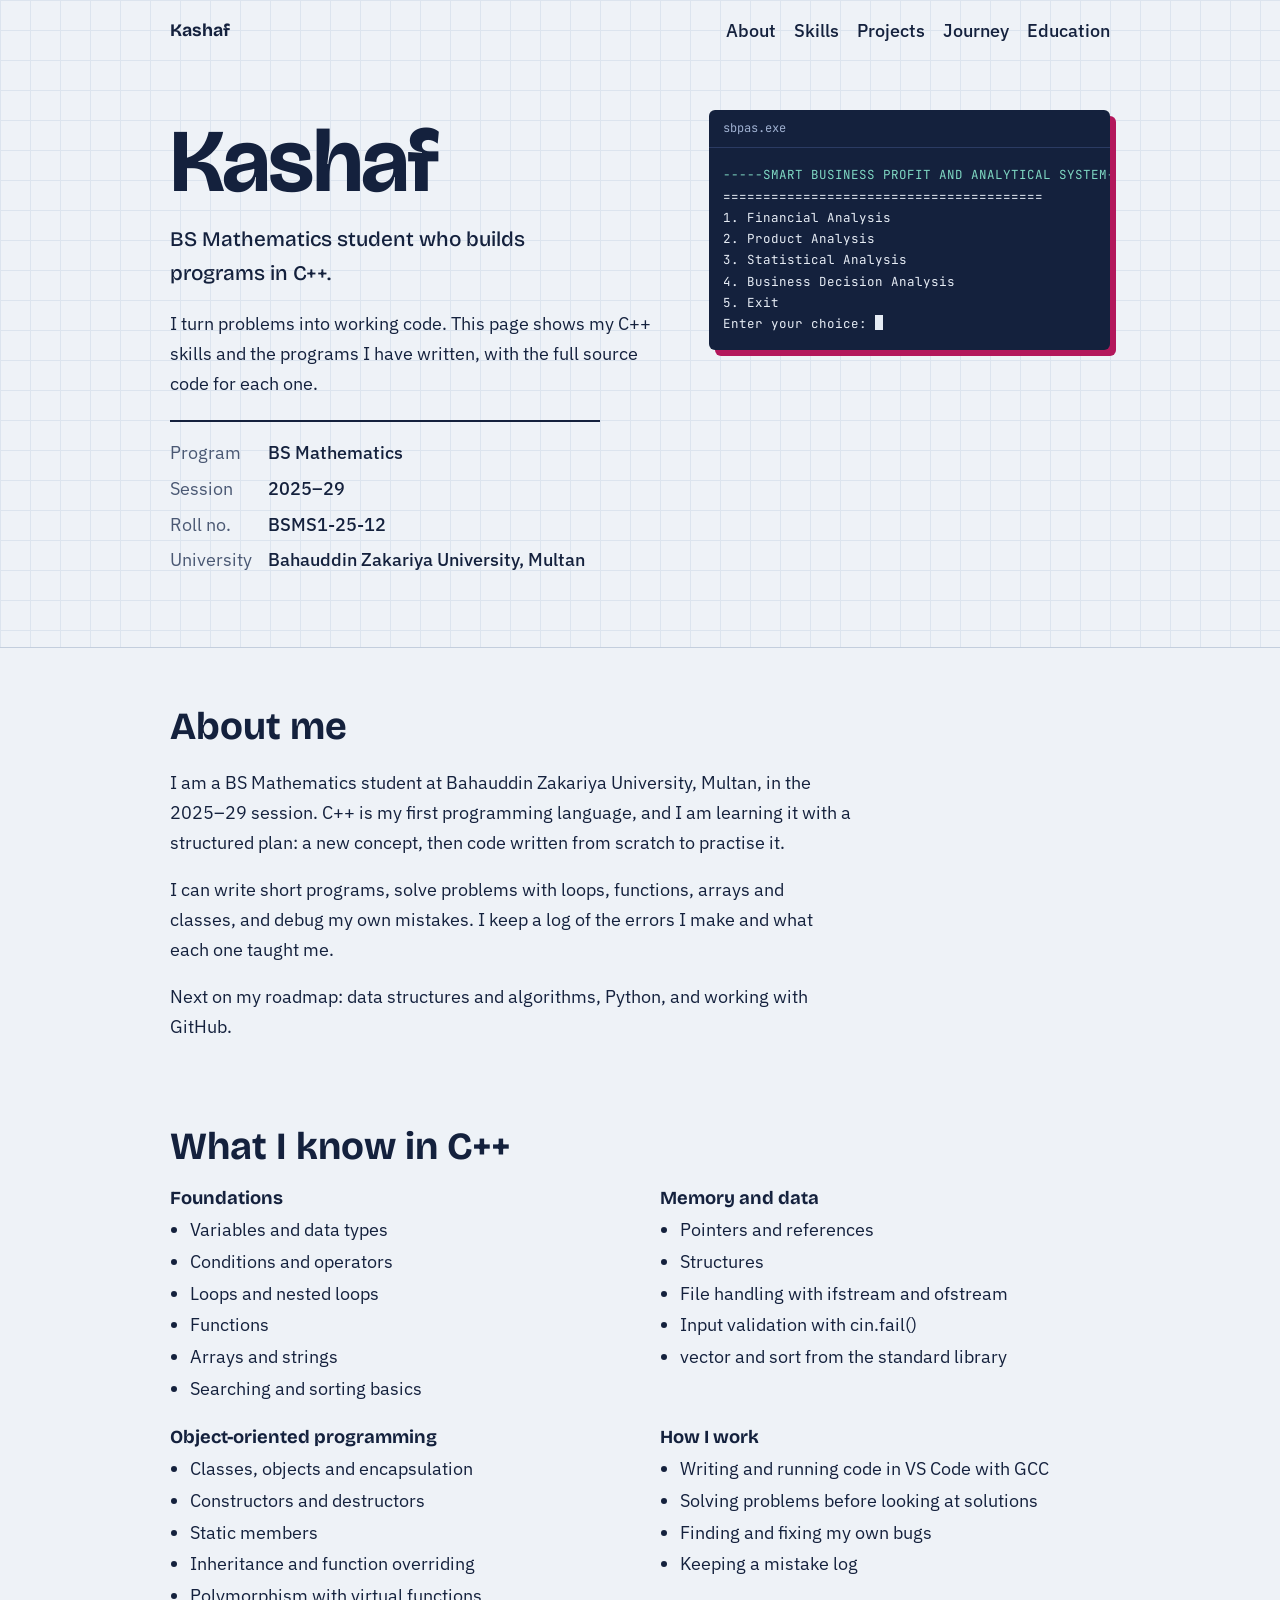
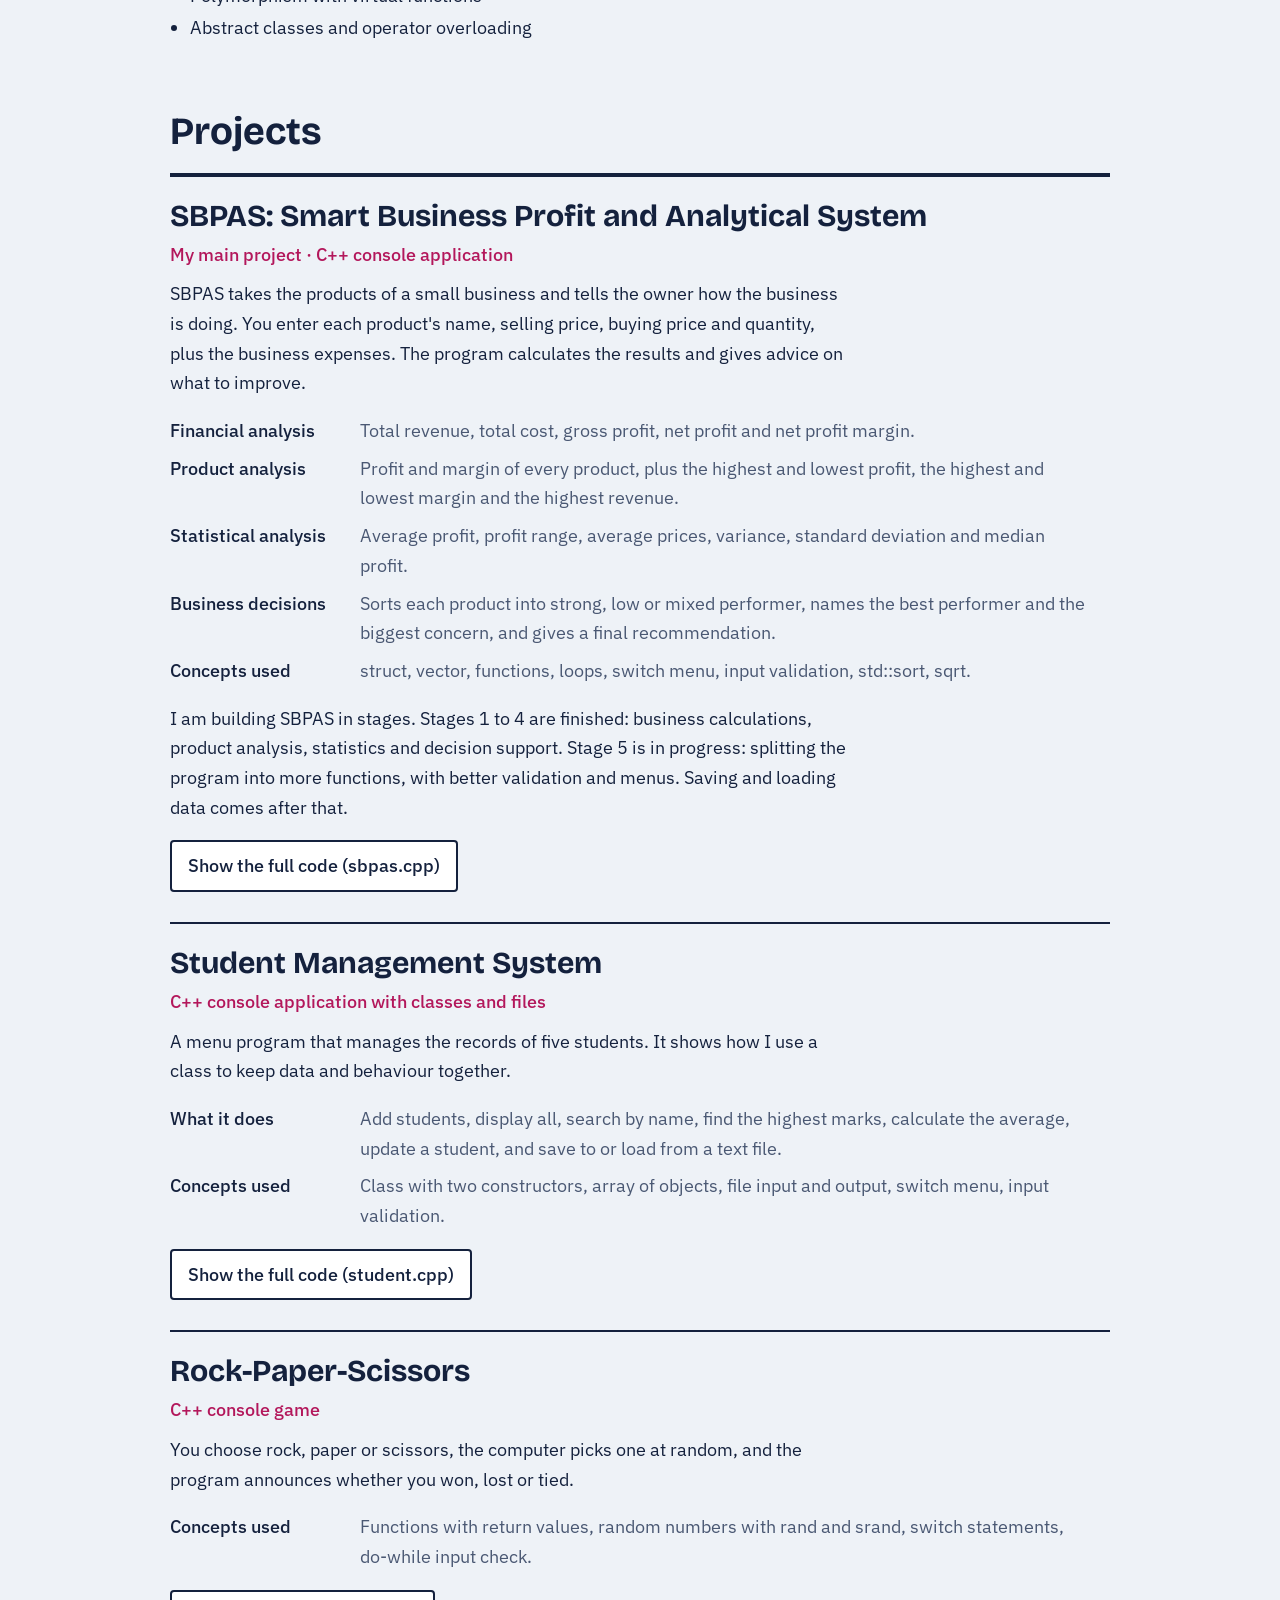
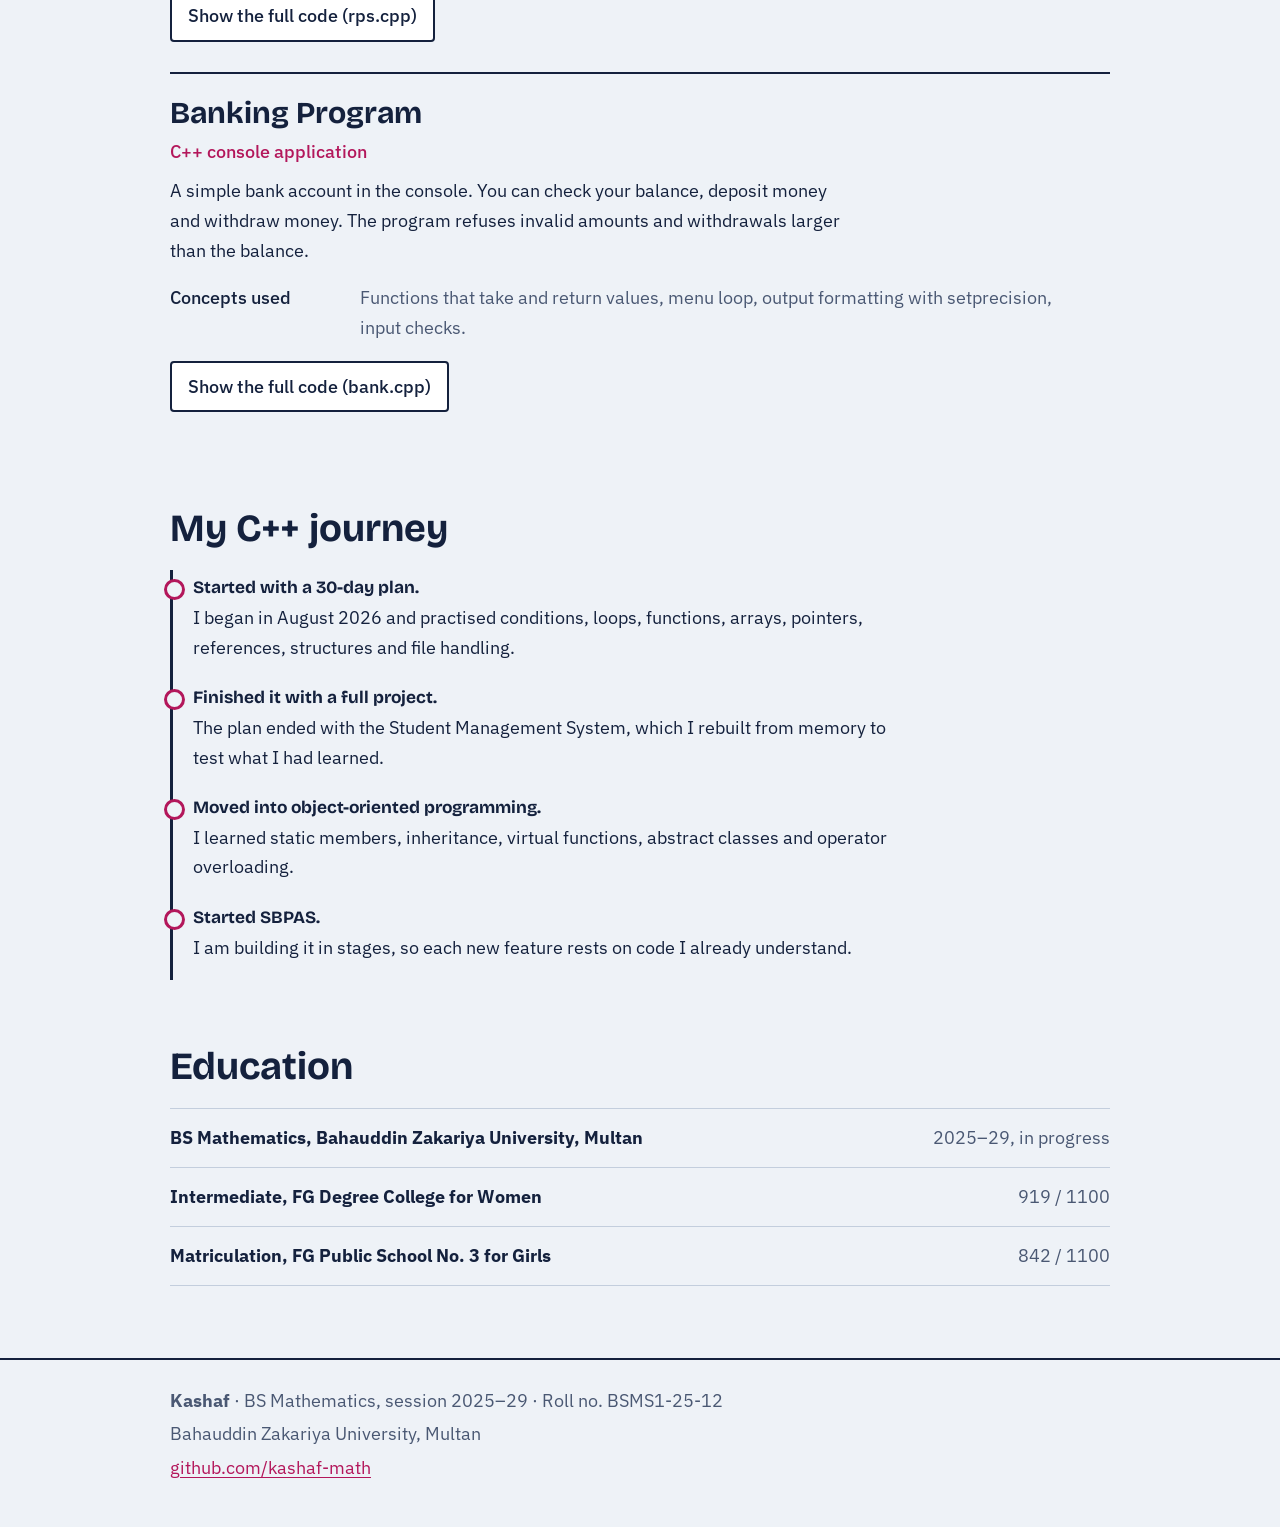
==== index.html @ 3b034897 "Add files via upload" ====
<!DOCTYPE html>
<html lang="en">
<head>
<meta charset="utf-8">
<meta name="viewport" content="width=device-width, initial-scale=1">
<title>Kashaf | C++ Portfolio</title>
<meta name="description" content="Portfolio of Kashaf, BS Mathematics student at Bahauddin Zakariya University, Multan. C++ projects: SBPAS, Student Management System, Rock-Paper-Scissors and a banking program.">
<link rel="preconnect" href="https://fonts.googleapis.com">
<link rel="preconnect" href="https://fonts.gstatic.com" crossorigin>
<link href="https://fonts.googleapis.com/css2?family=Bricolage+Grotesque:opsz,wght@12..96,500;12..96,700&family=IBM+Plex+Sans:wght@400;500&family=JetBrains+Mono:wght@400&display=swap" rel="stylesheet">
<style>
:root{
  --paper:#EEF2F7;
  --ink:#14213D;
  --muted:#4A5873;
  --grid:#DCE4EE;
  --line:#C3CEDD;
  --accent:#B3175B;
  --term:#14213D;
  --termtext:#E6ECF5;
  --mint:#7FD8C3;
  --head:"Bricolage Grotesque","Trebuchet MS",Arial,sans-serif;
  --body:"IBM Plex Sans","Segoe UI",Arial,sans-serif;
  --mono:"JetBrains Mono",Consolas,"Courier New",monospace;
}
*{box-sizing:border-box}
html{scroll-behavior:smooth}
body{margin:0;background:var(--paper);color:var(--ink);font-family:var(--body);font-size:17px;line-height:1.65}
a{color:var(--accent);text-underline-offset:3px}
a:focus-visible,summary:focus-visible{outline:3px solid var(--accent);outline-offset:3px}
h1,h2,h3{font-family:var(--head);line-height:1.15;margin:0}
p{margin:0 0 1em;max-width:62ch}
.wrap{max-width:980px;margin:0 auto;padding:0 20px}

/* top bar */
.bar{display:flex;flex-wrap:wrap;gap:6px 22px;justify-content:space-between;align-items:center;padding:16px 0}
.bar strong{font-family:var(--head);font-size:1.1rem}
.bar nav{display:flex;flex-wrap:wrap;gap:4px 18px}
.bar nav a{color:var(--ink);text-decoration:none;font-weight:500}
.bar nav a:hover{color:var(--accent);text-decoration:underline}

/* hero on graph paper */
.hero{background-image:linear-gradient(var(--grid) 1px,transparent 1px),linear-gradient(90deg,var(--grid) 1px,transparent 1px);background-size:30px 30px;border-bottom:1px solid var(--line)}
.hero-grid{display:grid;grid-template-columns:1fr;gap:32px;padding:28px 0 52px}
.hero h1{font-size:clamp(3rem,13vw,5.6rem);font-weight:700;letter-spacing:-0.02em}
.hero .role{font-family:var(--head);font-size:1.3rem;font-weight:500;margin:10px 0 18px;max-width:30ch}
.facts{display:grid;grid-template-columns:auto 1fr;gap:6px 16px;margin:22px 0 0;padding:16px 0 0;border-top:2px solid var(--ink);max-width:430px}
.facts dt{color:var(--muted)}
.facts dd{margin:0;font-weight:500}
.term{background:var(--term);color:var(--termtext);border-radius:6px;box-shadow:6px 6px 0 var(--accent);overflow:hidden;align-self:start}
.term-top{padding:9px 14px;border-bottom:1px solid #2B3B63;font-family:var(--mono);font-size:12px;color:#9FB0D0}
.term pre{margin:0;padding:16px 14px;font-family:var(--mono);font-size:12.5px;line-height:1.7;overflow-x:auto;white-space:pre}
.term .p{color:var(--mint)}
.cursor{display:inline-block;width:8px;height:15px;background:var(--termtext);vertical-align:-2px;animation:blink 1.1s steps(1) infinite}
@keyframes blink{50%{opacity:0}}
@media (prefers-reduced-motion:reduce){.cursor{animation:none}html{scroll-behavior:auto}}

/* sections */
section{padding:56px 0 8px}
section h2{font-size:clamp(1.8rem,5vw,2.4rem);margin-bottom:20px}
.skills{display:grid;grid-template-columns:1fr;gap:22px 40px}
.skills h3{font-size:1.15rem;margin-bottom:6px}
.skills ul{margin:0;padding-left:1.1em}
.skills li{margin:2px 0}

/* projects */
.project{border-top:2px solid var(--ink);padding:22px 0 30px}
.project.main{border-top-width:4px}
.project h3{font-size:clamp(1.4rem,4vw,1.9rem);margin-bottom:6px}
.project .tag{color:var(--accent);font-weight:500;margin-bottom:10px}
.project dl{display:grid;grid-template-columns:1fr;gap:2px 0;margin:14px 0 18px}
.project dt{font-weight:500;margin-top:8px}
.project dd{margin:0;color:var(--muted);max-width:66ch}
.stages{margin:10px 0 18px;padding-left:1.2em;max-width:66ch}
details{margin-top:6px}
summary{cursor:pointer;display:inline-block;padding:9px 16px;border:2px solid var(--ink);border-radius:4px;font-weight:500;background:#fff}
summary:hover{background:var(--ink);color:#fff}
details[open] summary{margin-bottom:12px}
.code{margin:0;background:#0F1A33;color:#DCE6F5;font-family:var(--mono);font-size:13px;line-height:1.55;padding:16px;border-radius:6px;overflow:auto;max-height:520px;tab-size:4}

/* journey and education */
.steps{list-style:none;margin:0;padding:0;border-left:3px solid var(--ink)}
.steps li{padding:2px 0 18px 20px;max-width:66ch;position:relative}
.steps li::before{content:"";position:absolute;left:-9px;top:9px;width:15px;height:15px;background:var(--paper);border:3px solid var(--accent);border-radius:50%}
.steps b{font-family:var(--head);font-size:1.08rem}
.edu{display:grid;grid-template-columns:1fr;gap:0}
.edu div{display:flex;flex-wrap:wrap;justify-content:space-between;gap:2px 20px;padding:14px 0;border-top:1px solid var(--line)}
.edu div:last-child{border-bottom:1px solid var(--line)}
.edu span{color:var(--muted)}

footer{margin-top:64px;padding:26px 0 40px;border-top:2px solid var(--ink);color:var(--muted)}
footer p{margin:0 0 4px}

@media (min-width:760px){
  body{font-size:18px}
  .hero-grid{grid-template-columns:1.1fr 0.9fr;gap:48px;padding:48px 0 72px;align-items:center}
  .skills{grid-template-columns:1fr 1fr}
  .project dl{grid-template-columns:170px 1fr;gap:8px 20px}
  .project dt{margin-top:0}
}
</style>
</head>
<body>

<header class="hero">
  <div class="wrap">
    <div class="bar">
      <strong>Kashaf</strong>
      <nav aria-label="Main">
        <a href="#about">About</a>
        <a href="#skills">Skills</a>
        <a href="#projects">Projects</a>
        <a href="#journey">Journey</a>
        <a href="#education">Education</a>
      </nav>
    </div>
    <div class="hero-grid">
      <div>
        <h1>Kashaf</h1>
        <p class="role">BS Mathematics student who builds programs in C++.</p>
        <p>I turn problems into working code. This page shows my C++ skills and the programs I have written, with the full source code for each one.</p>
        <dl class="facts">
          <dt>Program</dt><dd>BS Mathematics</dd>
          <dt>Session</dt><dd>2025&ndash;29</dd>
          <dt>Roll no.</dt><dd>BSMS1-25-12</dd>
          <dt>University</dt><dd>Bahauddin Zakariya University, Multan</dd>
        </dl>
      </div>
      <div class="term" role="img" aria-label="Console window showing the menu of my SBPAS program">
        <div class="term-top">sbpas.exe</div>
<pre><span class="p">-----SMART BUSINESS PROFIT AND ANALYTICAL SYSTEM-----</span>
========================================
1. Financial Analysis
2. Product Analysis
3. Statistical Analysis
4. Business Decision Analysis
5. Exit
Enter your choice: <span class="cursor"></span></pre>
      </div>
    </div>
  </div>
</header>

<main class="wrap">

<section id="about">
  <h2>About me</h2>
  <p>I am a BS Mathematics student at Bahauddin Zakariya University, Multan, in the 2025&ndash;29 session. C++ is my first programming language, and I am learning it with a structured plan: a new concept, then code written from scratch to practise it.</p>
  <p>I can write short programs, solve problems with loops, functions, arrays and classes, and debug my own mistakes. I keep a log of the errors I make and what each one taught me.</p>
  <p>Next on my roadmap: data structures and algorithms, Python, and working with GitHub.</p>
</section>

<section id="skills">
  <h2>What I know in C++</h2>
  <div class="skills">
    <div>
      <h3>Foundations</h3>
      <ul>
        <li>Variables and data types</li>
        <li>Conditions and operators</li>
        <li>Loops and nested loops</li>
        <li>Functions</li>
        <li>Arrays and strings</li>
        <li>Searching and sorting basics</li>
      </ul>
    </div>
    <div>
      <h3>Memory and data</h3>
      <ul>
        <li>Pointers and references</li>
        <li>Structures</li>
        <li>File handling with ifstream and ofstream</li>
        <li>Input validation with cin.fail()</li>
        <li>vector and sort from the standard library</li>
      </ul>
    </div>
    <div>
      <h3>Object-oriented programming</h3>
      <ul>
        <li>Classes, objects and encapsulation</li>
        <li>Constructors and destructors</li>
        <li>Static members</li>
        <li>Inheritance and function overriding</li>
        <li>Polymorphism with virtual functions</li>
        <li>Abstract classes and operator overloading</li>
      </ul>
    </div>
    <div>
      <h3>How I work</h3>
      <ul>
        <li>Writing and running code in VS Code with GCC</li>
        <li>Solving problems before looking at solutions</li>
        <li>Finding and fixing my own bugs</li>
        <li>Keeping a mistake log</li>
      </ul>
    </div>
  </div>
</section>

<section id="projects">
  <h2>Projects</h2>

  <article class="project main">
    <h3>SBPAS: Smart Business Profit and Analytical System</h3>
    <p class="tag">My main project &middot; C++ console application</p>
    <p>SBPAS takes the products of a small business and tells the owner how the business is doing. You enter each product's name, selling price, buying price and quantity, plus the business expenses. The program calculates the results and gives advice on what to improve.</p>
    <dl>
      <dt>Financial analysis</dt><dd>Total revenue, total cost, gross profit, net profit and net profit margin.</dd>
      <dt>Product analysis</dt><dd>Profit and margin of every product, plus the highest and lowest profit, the highest and lowest margin and the highest revenue.</dd>
      <dt>Statistical analysis</dt><dd>Average profit, profit range, average prices, variance, standard deviation and median profit.</dd>
      <dt>Business decisions</dt><dd>Sorts each product into strong, low or mixed performer, names the best performer and the biggest concern, and gives a final recommendation.</dd>
      <dt>Concepts used</dt><dd>struct, vector, functions, loops, switch menu, input validation, std::sort, sqrt.</dd>
    </dl>
    <p>I am building SBPAS in stages. Stages 1 to 4 are finished: business calculations, product analysis, statistics and decision support. Stage 5 is in progress: splitting the program into more functions, with better validation and menus. Saving and loading data comes after that.</p>
    <details>
      <summary>Show the full code (sbpas.cpp)</summary>
      <pre class="code"><code>#include &lt;iostream&gt; 
#include &lt;vector&gt;
#include &lt;string&gt;
#include &lt;cmath&gt;
#include &lt;algorithm&gt;
#include &lt;limits&gt;

struct Product{
    std::string name;
    double sellingPrice;
    double buyingPrice;
    double quantity;
    double revenue;
    double profit;
    double profitMargin;
};

std::vector&lt;Product&gt; getProductData(int items){
     std::vector&lt;Product&gt; products(items);
    std::cout &lt;&lt; "Products Name: \n";

    
    std::cin.ignore(std::numeric_limits&lt;std::streamsize&gt;::max(), '\n'); // clear leftover newline from "items" input
    for(int i = 0; i &lt; items; i++){
        std::cout &lt;&lt; "Product " &lt;&lt; i + 1 &lt;&lt; " name: ";
        std::getline(std::cin, products[i].name);
    }

    
    for(int i = 0; i &lt; items; i++){

        
        do {
            std::cout &lt;&lt; "Selling price of " &lt;&lt; products[i].name &lt;&lt; ": ";
            std::cin &gt;&gt; products[i].sellingPrice;

            if(std::cin.fail()){
                std::cin.clear();
                std::cin.ignore(std::numeric_limits&lt;std::streamsize&gt;::max(), '\n');
                std::cout &lt;&lt; "Invalid input. Please enter a number.\n";
                products[i].sellingPrice = -1;
            }
            else if(products[i].sellingPrice &lt;= 0){
                std::cout &lt;&lt; "Please enter a price greater than 0.\n";
            }

        } while(products[i].sellingPrice &lt;= 0);
    }

    
    for(int i = 0; i &lt; items; i++){

        do {
            std::cout &lt;&lt; "Buying price of " &lt;&lt; products[i].name &lt;&lt; ": ";
            std::cin &gt;&gt; products[i].buyingPrice;

            if(std::cin.fail()){
                std::cin.clear();
                std::cin.ignore(std::numeric_limits&lt;std::streamsize&gt;::max(), '\n');
                std::cout &lt;&lt; "Invalid input. Please enter a number.\n";
                products[i].buyingPrice = -1;
            }
            else if(products[i].buyingPrice &lt;= 0){
                std::cout &lt;&lt; "Please enter a price greater than 0.\n";
            }

        } while(products[i].buyingPrice &lt;= 0);
    }

    
    for(int i = 0; i &lt; items; i++){

        do {
            std::cout &lt;&lt; "Quantity of " &lt;&lt; products[i].name &lt;&lt; ": ";
            std::cin &gt;&gt; products[i].quantity;

            if(std::cin.fail()){
                std::cin.clear();
                std::cin.ignore(std::numeric_limits&lt;std::streamsize&gt;::max(), '\n');
                std::cout &lt;&lt; "Invalid input. Please enter a number.\n";
                products[i].quantity = -1;
            }
            else if(products[i].quantity &lt;= 0){
                std::cout &lt;&lt; "Please enter a quantity greater than 0.\n";
            }

        } while(products[i].quantity &lt;= 0);
    }
    return products;

}

int main(){
    std::cout &lt;&lt; "-----SMART BUSINESS PROFIT AND ANALYTICAL SYSTEM-----\n";
    std::cout &lt;&lt; "=====================================================\n";
    int items;

    
    do {
        std::cout &lt;&lt; "How many items do you want to enter? ";
        std::cin &gt;&gt; items;

        if(std::cin.fail()){
            std::cin.clear();                                   
            std::cin.ignore(std::numeric_limits&lt;std::streamsize&gt;::max(), '\n'); 
            std::cout &lt;&lt; "Invalid input. Please enter a whole number.\n";
            items = -1; 
        }
        else if(items &lt;= 0){
            std::cout &lt;&lt; "Please enter a number greater than 0.\n";
        }

    } while(items &lt;= 0);
    std::vector&lt;Product&gt; products = getProductData(items);


    double totalRevenue = 0;
    for(int i = 0; i &lt; items; i++){
        totalRevenue = totalRevenue + (products[i].sellingPrice * products[i].quantity);
    }

    double totalCost = 0;
    for(int i = 0; i &lt; items; i++){
        totalCost = totalCost + (products[i].buyingPrice * products[i].quantity);
    }

    
    for(int i = 0; i &lt; items; i++){
        products[i].profit = (products[i].sellingPrice - products[i].buyingPrice) * products[i].quantity;
    }

    double maxProfit = products[0].profit;
    int maxProfitIndex = 0;
    for(int i = 1; i &lt; items; i++){
        if(products[i].profit &gt; maxProfit){
            maxProfit = products[i].profit;
            maxProfitIndex = i;
        }
    }

    double minProfit = products[0].profit;
    int minProfitIndex = 0;
    for(int i = 1; i &lt; items; i++){
        if(products[i].profit &lt; minProfit){
            minProfit = products[i].profit;
            minProfitIndex = i;
        }
    }

    double profitRange = maxProfit - minProfit;

    double totalProfit = 0;
    for(int i = 0; i &lt; items; i++){
        totalProfit = totalProfit + products[i].profit;
    }
    double averageProfit = totalProfit / items;

    double expenses;
    
    do {
        std::cout &lt;&lt; "Expenses: \n";
        std::cin &gt;&gt; expenses;

        if(std::cin.fail()){
            std::cin.clear();
            std::cin.ignore(std::numeric_limits&lt;std::streamsize&gt;::max(), '\n');
            std::cout &lt;&lt; "Invalid input. Please enter a number.\n";
            expenses = -1;
        }
        else if(expenses &lt; 0){
            std::cout &lt;&lt; "Expenses cannot be negative.\n";
        }

    } while(expenses &lt; 0);

    double grossProfit = totalRevenue - totalCost;
    double netProfit = grossProfit - expenses;
    double netProfitMargin = (netProfit / totalRevenue) * 100;

    double totalSellingPrice = 0;
    for(int i = 0; i &lt; items; i++){
        totalSellingPrice = totalSellingPrice + products[i].sellingPrice;
    }
    double averageSellingPrice = totalSellingPrice / items;

    double totalBuyingPrice = 0;
    for(int i = 0; i &lt; items; i++){
        totalBuyingPrice = totalBuyingPrice + products[i].buyingPrice;
    }
    double averageBuyingPrice = totalBuyingPrice / items;

    double totalQuantity = 0;
    for(int i = 0; i &lt; items; i++){
        totalQuantity = totalQuantity + products[i].quantity;
    }

    
    for(int i = 0; i &lt; items; i++){
        double productRevenue = products[i].sellingPrice * products[i].quantity;
        products[i].profitMargin = (products[i].profit / productRevenue) * 100;
    }

    double maxProfitMargin = products[0].profitMargin;
    int maxProfitMarginIndex = 0;
    for(int i = 0; i &lt; items; i++){
        if(products[i].profitMargin &gt; maxProfitMargin){
            maxProfitMargin = products[i].profitMargin;
            maxProfitMarginIndex = i;
        }
    }

    double minProfitMargin = products[0].profitMargin;
    int minProfitMarginIndex = 0;
    for(int i = 1; i &lt; items; i++){
        if(products[i].profitMargin &lt; minProfitMargin){
            minProfitMargin = products[i].profitMargin;
            minProfitMarginIndex = i;
        }
    }

    double variance = 0;
    for(int i = 0; i &lt; items; i++){
        variance = variance + ((products[i].profit - averageProfit) * (products[i].profit - averageProfit));
    }
    variance = variance / items;
    double standardDeviation = std::sqrt(variance);

    std::vector&lt;double&gt; sortedProfit;
    for(int i = 0; i &lt; items; i++){
        sortedProfit.push_back(products[i].profit);
    }
    std::sort(sortedProfit.begin(), sortedProfit.end());
    double medianProfit;
    if(items % 2 != 0){
        medianProfit = sortedProfit[items / 2];
    }
    else{
        medianProfit = (sortedProfit[items / 2 - 1] + sortedProfit[items / 2]) / 2;
    }

    
    for(int i = 0; i &lt; items; i++){
        products[i].revenue = products[i].sellingPrice * products[i].quantity;
    }

    double maxRevenue = products[0].revenue;
    int maxRevenueIndex = 0;
    for(int i = 1; i &lt; items; i++){
        if(products[i].revenue &gt; maxRevenue){
            maxRevenue = products[i].revenue;
            maxRevenueIndex = i;
        }
    }

    double totalProfitMargin = 0;
    for(int i = 0; i &lt; items; i++){
        totalProfitMargin = totalProfitMargin + products[i].profitMargin;
    }
    double averageProfitMargin = totalProfitMargin / items;

    int choice;
    do{
        std::cout &lt;&lt; "\n========================================\n";
        std::cout &lt;&lt; "1. Financial Analysis\n";
        std::cout &lt;&lt; "2. Product Analysis\n";
        std::cout &lt;&lt; "3. Statistical Analysis\n";
        std::cout &lt;&lt; "4. Business Decision Analysis\n";
        std::cout &lt;&lt; "5. Exit\n";
        std::cout &lt;&lt; "Enter your choice: ";
        std::cin &gt;&gt; choice;

        
        if(std::cin.fail()){
            std::cin.clear();
            std::cin.ignore(std::numeric_limits&lt;std::streamsize&gt;::max(), '\n');
            std::cout &lt;&lt; "Invalid input. Please enter a number from 1-5.\n";
            continue; // skip the switch and show the menu again
        }

        switch(choice){
            case 1:
                std::cout &lt;&lt; "\n----- FINANCIAL ANALYSIS -----\n";
                std::cout &lt;&lt; "Total Revenue: " &lt;&lt; totalRevenue &lt;&lt; '\n';
                std::cout &lt;&lt; "Total Cost: " &lt;&lt; totalCost &lt;&lt; '\n';
                std::cout &lt;&lt; "Gross Profit: " &lt;&lt; grossProfit &lt;&lt; '\n';
                std::cout &lt;&lt; "Expenses: " &lt;&lt; expenses &lt;&lt; '\n';
                std::cout &lt;&lt; "Net Profit: " &lt;&lt; netProfit &lt;&lt; '\n';
                std::cout &lt;&lt; "Net Profit Margin: " &lt;&lt; netProfitMargin &lt;&lt; "%\n";
                break;

            case 2:
                std::cout &lt;&lt; "\n----- PRODUCT ANALYSIS -----\n";
                for(int i = 0; i &lt; items; i++){
                    std::cout &lt;&lt; "Profit of " &lt;&lt; products[i].name &lt;&lt; ": " &lt;&lt; products[i].profit &lt;&lt; '\n';
                }
                for(int i = 0; i &lt; items; i++){
                    std::cout &lt;&lt; "Profit Margin of " &lt;&lt; products[i].name &lt;&lt; ": " &lt;&lt; products[i].profitMargin &lt;&lt; "%\n";
                }
                std::cout &lt;&lt; "Maximum Profit Product: " &lt;&lt; products[maxProfitIndex].name &lt;&lt; '\n';
                std::cout &lt;&lt; "Maximum Profit: " &lt;&lt; maxProfit &lt;&lt; '\n';
                std::cout &lt;&lt; "Minimum Profit Product: " &lt;&lt; products[minProfitIndex].name &lt;&lt; '\n';
                std::cout &lt;&lt; "Minimum Profit: " &lt;&lt; minProfit &lt;&lt; '\n';
                std::cout &lt;&lt; "Highest Profit Margin Product: " &lt;&lt; products[maxProfitMarginIndex].name &lt;&lt; '\n';
                std::cout &lt;&lt; "Highest Profit Margin: " &lt;&lt; maxProfitMargin &lt;&lt; "%\n";
                std::cout &lt;&lt; "Lowest Profit Margin Product: " &lt;&lt; products[minProfitMarginIndex].name &lt;&lt; '\n';
                std::cout &lt;&lt; "Lowest Profit Margin: " &lt;&lt; minProfitMargin &lt;&lt; "%\n";
                std::cout &lt;&lt; "Highest Revenue Product: " &lt;&lt; products[maxRevenueIndex].name &lt;&lt; '\n';
                std::cout &lt;&lt; "Highest Revenue: " &lt;&lt; maxRevenue &lt;&lt; '\n';
                break;

            case 3:
                std::cout &lt;&lt; "\n----- STATISTICAL ANALYSIS -----\n";
                std::cout &lt;&lt; "Average Profit: " &lt;&lt; averageProfit &lt;&lt; '\n';
                std::cout &lt;&lt; "Profit Range: " &lt;&lt; profitRange &lt;&lt; '\n';
                std::cout &lt;&lt; "Average Selling Price: " &lt;&lt; averageSellingPrice &lt;&lt; '\n';
                std::cout &lt;&lt; "Average Buying Price: " &lt;&lt; averageBuyingPrice &lt;&lt; '\n';
                std::cout &lt;&lt; "Total Quantity Sold: " &lt;&lt; totalQuantity &lt;&lt; '\n';
                std::cout &lt;&lt; "Profit Variance: " &lt;&lt; variance &lt;&lt; '\n';
                std::cout &lt;&lt; "Standard Deviation: " &lt;&lt; standardDeviation &lt;&lt; '\n';
                std::cout &lt;&lt; "Median Profit: " &lt;&lt; medianProfit &lt;&lt; '\n';
                break;

            case 4:{
                std::cout &lt;&lt; "\n----- BUSINESS DECISION ANALYSIS -----\n";

                int strongCount = 0;
                int lowCount = 0;
                int mixedCount = 0;
                for(int i = 0; i &lt; items; i++){
                    if(products[i].profit &gt; averageProfit &amp;&amp; products[i].profitMargin &gt; averageProfitMargin){
                        strongCount++;
                        std::cout &lt;&lt; products[i].name &lt;&lt; " is a Strong Performer.\n";
                    }
                    else if(products[i].profit &lt; averageProfit &amp;&amp; products[i].profitMargin &lt; averageProfitMargin){
                        std::cout &lt;&lt; products[i].name &lt;&lt; " is a Low Performer.\n";
                        lowCount++;
                        std::cout &lt;&lt; "Recommendation: Review the buying cost, " &lt;&lt; "selling price, or sales volume of this product.\n";
                    }
                    else{
                        mixedCount++;

                        if(products[i].profit &gt; averageProfit &amp;&amp; products[i].profitMargin &lt; averageProfitMargin){
                            std::cout &lt;&lt; products[i].name &lt;&lt; " has high profit but below-average profit margin.\n";
                            std::cout &lt;&lt; "Recommendation: Review the selling price " &lt;&lt; "or buying cost to improve profitability.\n";
                        }
                        else if(products[i].profit &lt; averageProfit &amp;&amp; products[i].profitMargin &gt; averageProfitMargin){
                            std::cout &lt;&lt; products[i].name &lt;&lt; " has low profit but above-average profit margin.\n";
                            std::cout &lt;&lt; "Recommendation: Consider improving sales volume " &lt;&lt; "or investigating demand.\n";
                        }
                        else{
                            std::cout &lt;&lt; products[i].name &lt;&lt; " is performing around the business average.\n";
                        }
                    }
                }

                std::cout &lt;&lt; "\n----- BUSINESS PERFORMANCE SUMMARY -----\n";
                std::cout &lt;&lt; "Strong Performers: " &lt;&lt; strongCount &lt;&lt; '\n';
                std::cout &lt;&lt; "Low Performers: " &lt;&lt; lowCount &lt;&lt; '\n';
                std::cout &lt;&lt; "Mixed Performers: " &lt;&lt; mixedCount &lt;&lt; '\n';

                if(strongCount == 0 &amp;&amp; lowCount == 0){
                    std::cout &lt;&lt; "\nOverall Assessment: All products have mixed performance.\n";
                }
                else if(strongCount &gt; lowCount){
                    std::cout &lt;&lt; "\nOverall Assessment: More products are performing strongly than poorly.\n";
                }
                else if(lowCount &gt; strongCount){
                    std::cout &lt;&lt; "\nOverall Assessment: More products are performing poorly than strongly.\n";
                }
                else{
                    std::cout &lt;&lt; "\nOverall Assessment: Strong and low-performing products are balanced.\n";
                }

                std::cout &lt;&lt; "\n----- BUSINESS QUESTIONS -----\n";
                bool foundAttention = false;
                std::cout &lt;&lt; "\nProducts requiring attention:\n";

                for(int i = 0; i &lt; items; i++){
                    if(products[i].profit &lt; averageProfit &amp;&amp; products[i].profitMargin &lt; averageProfitMargin){
                        std::cout &lt;&lt; "- " &lt;&lt; products[i].name &lt;&lt; " (Low profit and low profit margin)\n";
                        foundAttention = true;
                    }
                    else if(products[i].profit &gt; averageProfit &amp;&amp; products[i].profitMargin &lt; averageProfitMargin){
                        std::cout &lt;&lt; "- " &lt;&lt; products[i].name &lt;&lt; " (High profit but low profit margin)\n";
                        foundAttention = true;
                    }
                }

                if(!foundAttention){
                    std::cout &lt;&lt; "No major product requires immediate attention.\n";
                }

                int bestProductIndex = -1;
                for(int i = 0; i &lt; items; i++){
                    if(products[i].profit &gt; averageProfit &amp;&amp; products[i].profitMargin &gt; averageProfitMargin){
                        bestProductIndex = i;
                        break;
                    }
                }

                std::cout &lt;&lt; "\nBest Overall Performer:\n";
                if(bestProductIndex != -1){
                    std::cout &lt;&lt; products[bestProductIndex].name &lt;&lt; '\n';
                    std::cout &lt;&lt; "Profit: " &lt;&lt; products[bestProductIndex].profit &lt;&lt; '\n';
                    std::cout &lt;&lt; "Profit Margin: " &lt;&lt; products[bestProductIndex].profitMargin &lt;&lt; "%\n";
                }
                else{
                    std::cout &lt;&lt; "No product is currently above average in both " &lt;&lt; "profit and profit margin.\n";
                }

                int concernIndex = -1;
                for(int i = 0; i &lt; items; i++){
                    if(products[i].profit &lt; averageProfit &amp;&amp; products[i].profitMargin &lt; averageProfitMargin){
                        concernIndex = i;
                        break;
                    }
                }

                std::cout &lt;&lt; "\nBiggest Business Concern:\n";
                if(concernIndex != -1){
                    std::cout &lt;&lt; products[concernIndex].name &lt;&lt; " is below average in both profit and profit margin.\n";
                }
                else{
                    std::cout &lt;&lt; "No product is below average in both profit " &lt;&lt; "and profit margin.\n";
                }

                std::cout &lt;&lt; "\n----- FINAL RECOMMENDATION -----\n";
                if(lowCount &gt; strongCount){
                    std::cout &lt;&lt; "The business should focus on improving " &lt;&lt; "low-performing products.\n";
                }
                else if(strongCount &gt; lowCount){
                    std::cout &lt;&lt; "The business should maintain strong products " &lt;&lt; "while improving weaker products.\n";
                }
                else if(strongCount == 0 &amp;&amp; lowCount == 0){
                    std::cout &lt;&lt; "The business has no clearly strong or low-performing " &lt;&lt; "products. Individual product performance should be reviewed.\n";
                }
                else{
                    std::cout &lt;&lt; "The business should maintain strong products " &lt;&lt; "and closely review low-performing products.\n";
                }

                break;
            }

            case 5:
                std::cout &lt;&lt; "Exit";
                break;

            default:
                std::cout &lt;&lt; "Invalid Choice";
        }

    } while(choice != 5);

    return 0;
}</code></pre>
    </details>
  </article>

  <article class="project">
    <h3>Student Management System</h3>
    <p class="tag">C++ console application with classes and files</p>
    <p>A menu program that manages the records of five students. It shows how I use a class to keep data and behaviour together.</p>
    <dl>
      <dt>What it does</dt><dd>Add students, display all, search by name, find the highest marks, calculate the average, update a student, and save to or load from a text file.</dd>
      <dt>Concepts used</dt><dd>Class with two constructors, array of objects, file input and output, switch menu, input validation.</dd>
    </dl>
    <details>
      <summary>Show the full code (student.cpp)</summary>
      <pre class="code"><code>#include &lt;fstream&gt;
#include &lt;iostream&gt;

class Student{
  public:
  std::string name;
  int age;
  double marks;

  Student(){};
  
  Student(std::string n, int a, double m){
    name = n;
    age = a;
    marks = m;
  };
  void display(){
    std::cout &lt;&lt; name &lt;&lt; " " &lt;&lt; age &lt;&lt; " " &lt;&lt; marks &lt;&lt; '\n';
  }
};
int main(){
  Student info[5];
  int choice;
 

  do{
    std::cout &lt;&lt; "\n STUDENT MANAGEMENT SYSTEM\n";
  std::cout &lt;&lt; "Enter the choice that you want\n";
  std::cout &lt;&lt; "1. Add Students\n";
  std::cout &lt;&lt; "2. Display All Students\n";
  std::cout &lt;&lt; "3. Search Student\n";
  std::cout &lt;&lt; "4. Highest Marks\n";
  std::cout &lt;&lt; "5. Average Marks\n";
  std::cout &lt;&lt; "6. Save to File\n";
  std::cout &lt;&lt; "7. Load from File\n";
  std::cout &lt;&lt; "8. Update Student\n";
  std::cout &lt;&lt; "9. Exit\n";
  
  std::cin &gt;&gt; choice;
  
  if(std::cin.fail()){
    std::cin.clear();
    std::cin.ignore(1000, '\n');
    std::cout &lt;&lt; "Invalid input, try again\n";
    continue;
  }
    switch(choice){
    case 1:{
      for(int i = 0; i &lt; 5; i++){
        std::cout &lt;&lt; "Enter name age and marks of student " &lt;&lt; i+1 &lt;&lt; " : ";
        std::cin &gt;&gt; info[i].name &gt;&gt; info[i].age &gt;&gt; info[i].marks;
      }
      break;
    }
    case 2:{
      for(int i = 0; i &lt; 5; i++){
        info[i].display();
      }
      break;
    }
    case 3:{
      std::string searchName;
      int index = 0;
      bool found = false;
      std::cin &gt;&gt; searchName;
      for(int i = 0; i &lt; 5; i++){
        if(info[i].name == searchName){
          found = true;
          index = i;
        }
      }
      if(found){
        info[index].display();
      }
      else{
        std::cout &lt;&lt; "Not found";
      }
      break;
    }
    case 4:{
      int maxIndex = 0;
      for(int i = 1; i &lt; 5; i++){
        if(info[i].marks &gt; info[maxIndex].marks){
          maxIndex = i;
        }
      }
      std::cout &lt;&lt; "The student with the highest marks is: ";
      info[maxIndex].display();
      break;
    }
    case 5:{
      double total = 0;
      for(int i = 0; i &lt; 5; i++){
        total = total + info[i].marks;
      }
      double average = total / 5;
      std::cout &lt;&lt; "The average marks are: " &lt;&lt; average &lt;&lt; '\n';
      break;
    }
    case 6:{
      std::ofstream outFile("students.txt");
      for(int i = 0; i &lt; 5; i++){
        outFile &lt;&lt; info[i].name &lt;&lt; " " &lt;&lt; info[i].age &lt;&lt; " " &lt;&lt; info[i].marks &lt;&lt; '\n';

      }
      outFile.close();
      break;

    }
    case 7:{
      std::ifstream inFile("students.txt");
      std::string a;
      int b;
      double c;
      while(inFile &gt;&gt; a &gt;&gt; b &gt;&gt; c){
        Student temp(a, b, c);
        temp.display();
      }
      inFile.close();
      break;

    }
    case 8:{
      std::string updateName;
      int index = 0;
      bool found = false;
      std::cin &gt;&gt; updateName;
      for(int i = 0; i &lt; 5; i++){
        if(info[i].name == updateName){
          found = true;
          index = i;
        }
      }
      std::cout &lt;&lt; "Enter new age and marks";
      if(found){
        std::cin &gt;&gt; info[index].age &gt;&gt; info[index].marks;
        info[index].display();
      }
      else{
        std::cout &lt;&lt; "Not found";
      }
      break;

    }
    case 9:{
      std::cout &lt;&lt; "Exit\n";
      break;
    }
    default:
    {
      std::cout &lt;&lt; "Invalid Choice";
      break;
    }
    
    
  }
}while(choice != 9);
}</code></pre>
    </details>
  </article>

  <article class="project">
    <h3>Rock-Paper-Scissors</h3>
    <p class="tag">C++ console game</p>
    <p>You choose rock, paper or scissors, the computer picks one at random, and the program announces whether you won, lost or tied.</p>
    <dl>
      <dt>Concepts used</dt><dd>Functions with return values, random numbers with rand and srand, switch statements, do-while input check.</dd>
    </dl>
    <details>
      <summary>Show the full code (rps.cpp)</summary>
      <pre class="code"><code>#include &lt;iostream&gt;
#include &lt;ctime&gt;

char getUserChoice();
char getComputerChoice();
void showChoice(char choice);
void chooseWinner(char player, char computer);

int main(){
    char player;
    char computer;

    player = getUserChoice();
    std::cout &lt;&lt; "your choice: ";
    showChoice(player);

    computer = getComputerChoice();
    std::cout &lt;&lt; "Computer choice: ";
    showChoice(computer);

    chooseWinner(player, computer);

    return 0;
}
char getUserChoice(){
    char player;
    std::cout &lt;&lt; "ROCK-PAPER-SCISSORS GAME\n";
    do{
    std::cout &lt;&lt; "************************\n";
    std::cout &lt;&lt; "CHOOSE ONE OF THE FOLLOWING\n";
    std::cout &lt;&lt; "'r' for rock\n";
    std::cout &lt;&lt; "'s' for scissor\n";
    std::cout &lt;&lt; "'p' for paper\n";
    std::cin &gt;&gt; player;
    
    }while(player != 'r' &amp;&amp; player != 'p' &amp;&amp; player != 's');

    return player;
}
char getComputerChoice(){
    srand(time(0));
    int num = rand() % 3 + 1;

    switch(num){
        case 1: return 'r';
        case 2: return 'p';
        case 3: return 's';
    }
    return 0;
}
void showChoice(char choice){
    switch(choice){
        case 'r':std::cout &lt;&lt; "Rock\n";
        break;
        case 'p':std::cout &lt;&lt; "Paper\n";
        break;
        case 's':std::cout &lt;&lt; "Scissor\n";
        break;
    }

}
void chooseWinner(char player, char computer){
    switch(player){
        case 'r':   if(computer == 'r'){
                        std::cout &lt;&lt; "TIE!";
                    }
                    else if(computer == 'p'){
                        std::cout &lt;&lt; "YOU LOSE!";
                    }
                    else{
                        std::cout &lt;&lt; "YOU WON!";
                    }
                    break;
        case 'p':   if(computer == 'p'){
                        std::cout &lt;&lt; "TIE!";
                    }
                    else if(computer == 's'){
                        std::cout &lt;&lt; "YOU LOSE!";
                    }
                    else{
                        std::cout &lt;&lt; "YOU WON!";
                    }
                    break;
        case 's':   if(computer == 's'){
                        std::cout &lt;&lt; "TIE!";
                    }
                    else if(computer == 'r'){
                        std::cout &lt;&lt; "YOU LOSE!";
                    }
                    else{
                        std::cout &lt;&lt; "YOU WON!";
                    }
                    break;
        
    }
}</code></pre>
    </details>
  </article>

  <article class="project">
    <h3>Banking Program</h3>
    <p class="tag">C++ console application</p>
    <p>A simple bank account in the console. You can check your balance, deposit money and withdraw money. The program refuses invalid amounts and withdrawals larger than the balance.</p>
    <dl>
      <dt>Concepts used</dt><dd>Functions that take and return values, menu loop, output formatting with setprecision, input checks.</dd>
    </dl>
    <details>
      <summary>Show the full code (bank.cpp)</summary>
      <pre class="code"><code>#include &lt;iostream&gt;
#include &lt;iomanip&gt;

void showBalance(double balance){
    std::cout &lt;&lt; "Your current balance is $" &lt;&lt; std::setprecision(2) &lt;&lt; std::fixed &lt;&lt;  balance &lt;&lt; '\n';
}
double deposit(){
    double amount = 0;
    std::cout &lt;&lt; "Enter the amount to be deposited: ";
    std::cin &gt;&gt; amount;
    if(amount &gt; 0){
    return amount;
    }
    else{
        std::cout &lt;&lt; "That's not valid amount: \n";
        return 0;
    }
    
}
double withdraw(double balance){
    double amount = 0;
    std::cout &lt;&lt; "Enter your money to be withdrawn: ";
    std::cin &gt;&gt; amount;
    if(amount &gt; balance){
        std::cout &lt;&lt; "Insufficient funds \n";
        return 0;
    }
    else if(amount &lt; 0){
        std::cout &lt;&lt; "That's not a valid amount\n";
        return 0;
    }
    else{
        return amount;
    }
    
}

int main(){
    double balance = 0;
    int choice = 0;

    do{
    std::cout &lt;&lt; "*********************\n";
    std::cout &lt;&lt; "Enter your choice: \n";
    std::cout &lt;&lt; "*********************\n";
    std::cout &lt;&lt; "1. Show Balance\n";
    std::cout &lt;&lt; "2. Deposit Money\n";
    std::cout &lt;&lt; "3. Withdraw Money\n";
    std::cout &lt;&lt; "4. Exit\n";
    std::cin &gt;&gt; choice;

    std::cin.clear();
    

    switch(choice){
        case 1:
        showBalance(balance);
        break;
        case 2:
        balance += deposit();
        showBalance(balance);
        break;
        case 3:
        balance -= withdraw(balance);
        showBalance(balance);
        break;
        case 4:
        std::cout &lt;&lt; "Thanks for visiting!\n";
        break;
        default:
        std::cout &lt;&lt; "Invalid Choice";
    
    }
}while(choice != 4);




    return 0;
}</code></pre>
    </details>
  </article>
</section>

<section id="journey">
  <h2>My C++ journey</h2>
  <ol class="steps">
    <li><b>Started with a 30-day plan.</b><br>I began in August 2026 and practised conditions, loops, functions, arrays, pointers, references, structures and file handling.</li>
    <li><b>Finished it with a full project.</b><br>The plan ended with the Student Management System, which I rebuilt from memory to test what I had learned.</li>
    <li><b>Moved into object-oriented programming.</b><br>I learned static members, inheritance, virtual functions, abstract classes and operator overloading.</li>
    <li><b>Started SBPAS.</b><br>I am building it in stages, so each new feature rests on code I already understand.</li>
  </ol>
</section>

<section id="education">
  <h2>Education</h2>
  <div class="edu">
    <div><b>BS Mathematics, Bahauddin Zakariya University, Multan</b><span>2025&ndash;29, in progress</span></div>
    <div><b>Intermediate, FG Degree College for Women</b><span>919 / 1100</span></div>
    <div><b>Matriculation, FG Public School No. 3 for Girls</b><span>842 / 1100</span></div>
  </div>
</section>

</main>

<footer>
  <div class="wrap">
    <p><b>Kashaf</b> &middot; BS Mathematics, session 2025&ndash;29 &middot; Roll no. BSMS1-25-12</p>
    <p>Bahauddin Zakariya University, Multan</p>
    <p><a href="https://github.com/kashaf-math">github.com/kashaf-math</a></p>
  </div>
</footer>

</body>
</html>
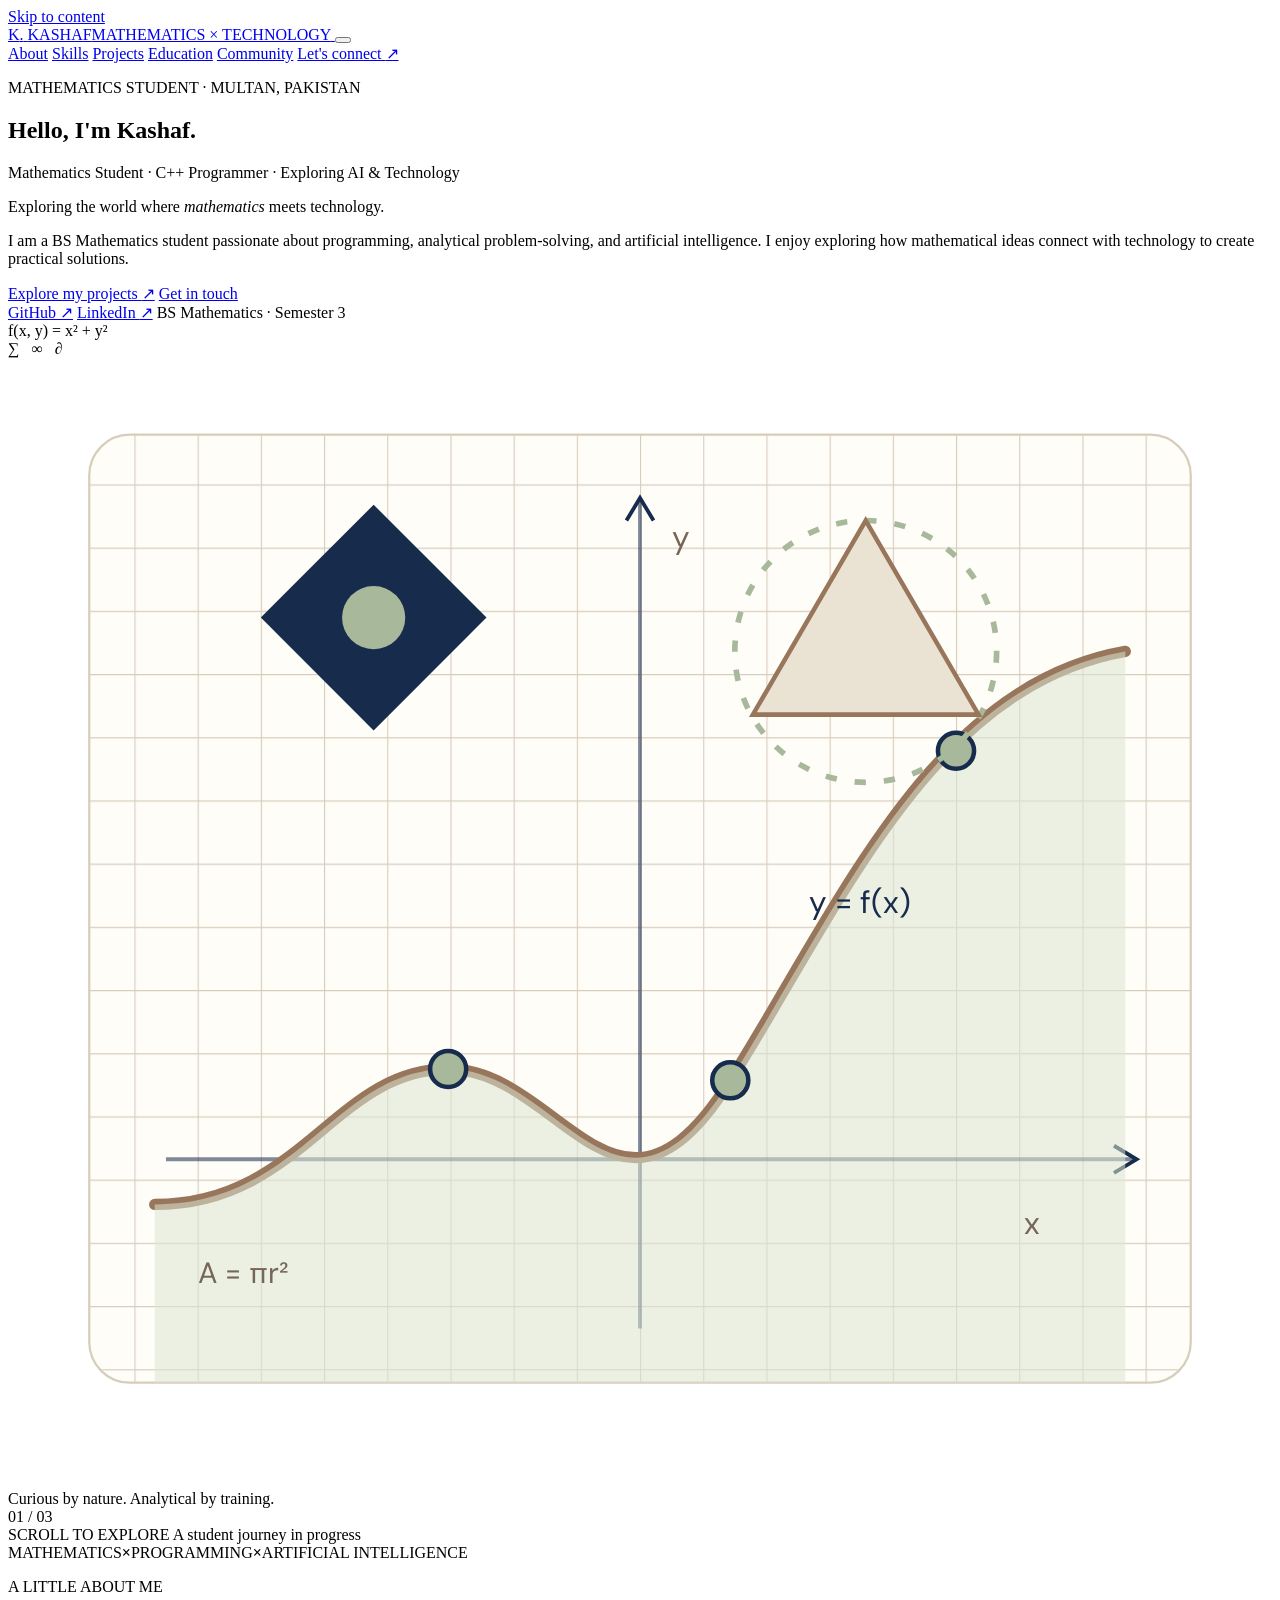
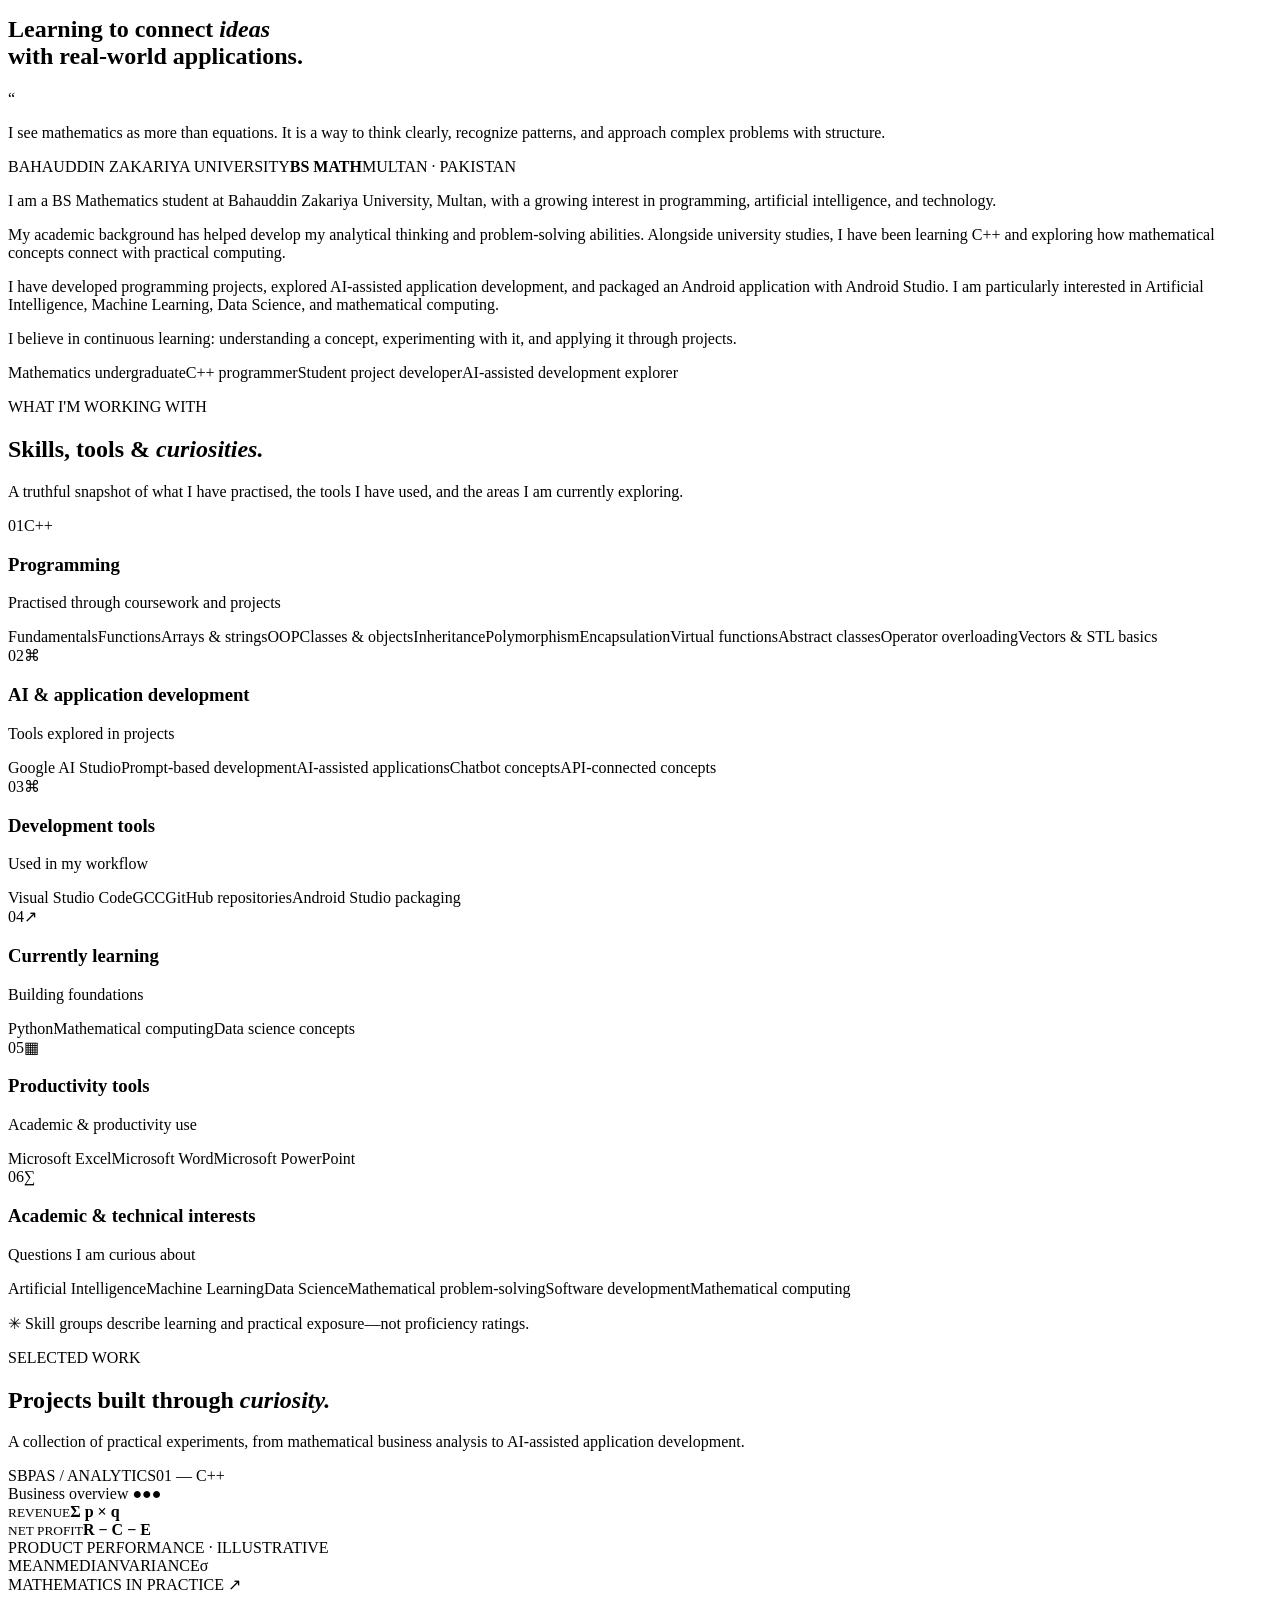
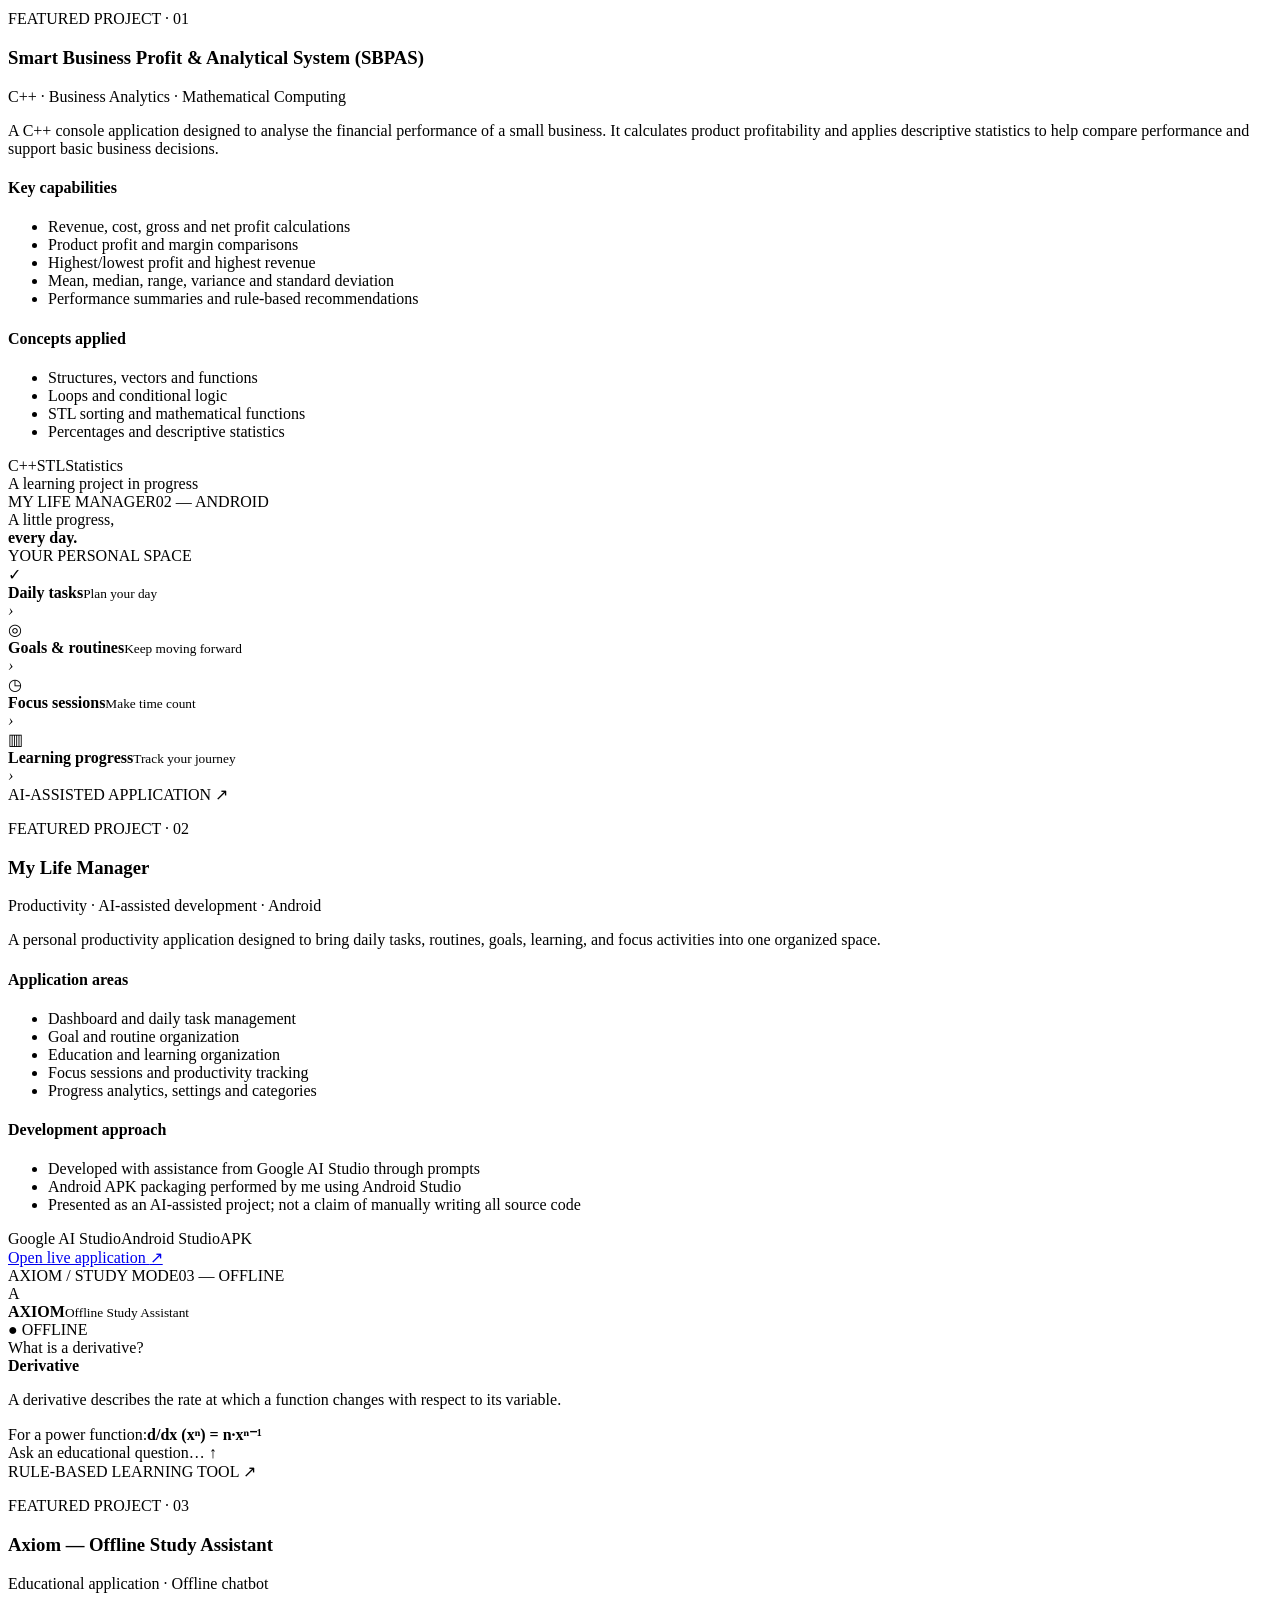
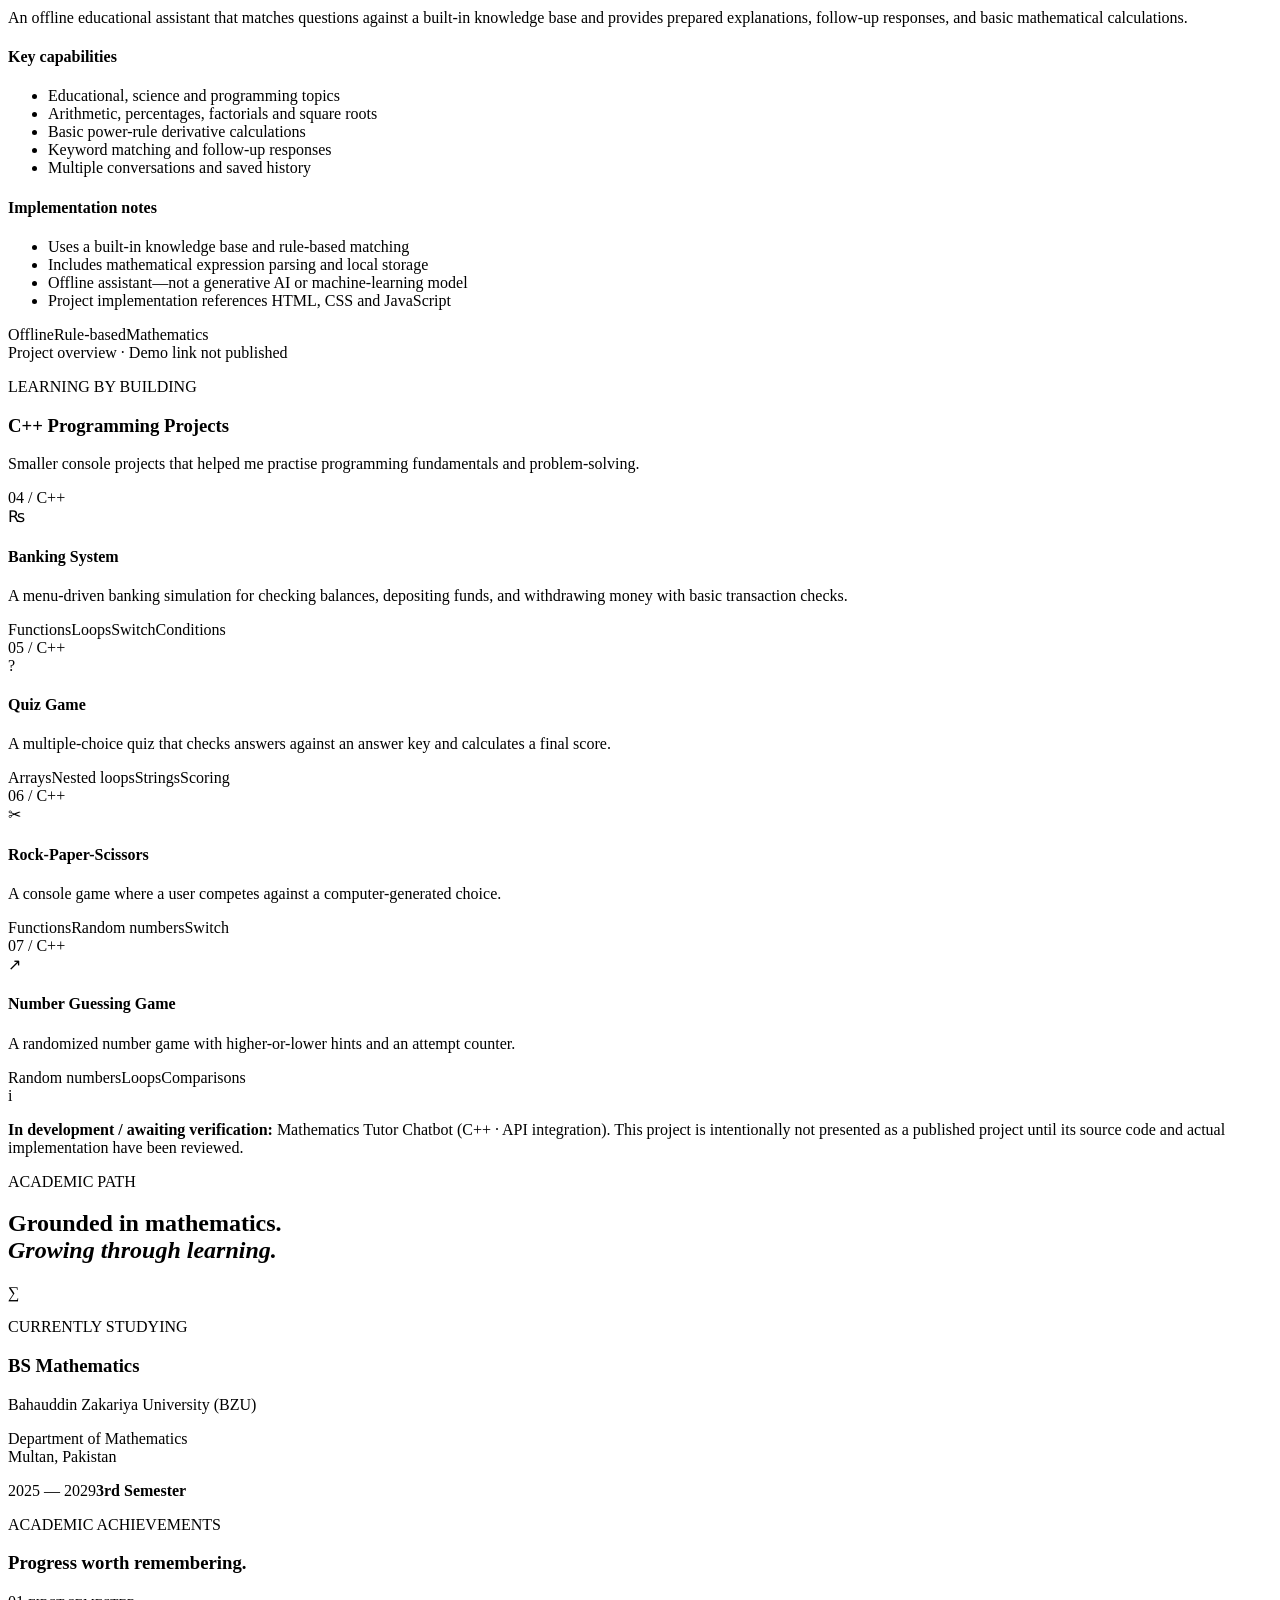
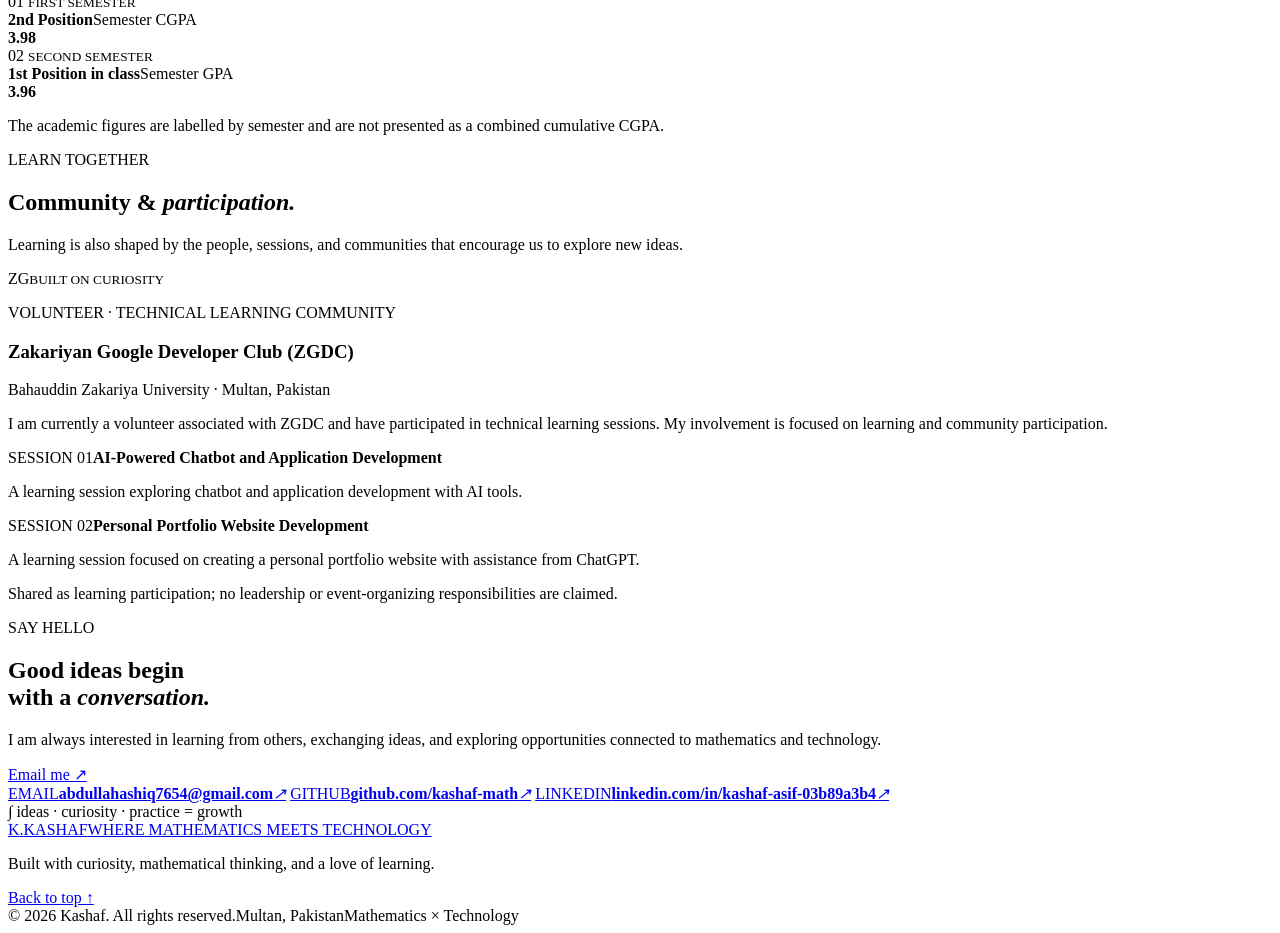
==== commit 97761729: "Redesign portfolio with Mathematics x Technology identity" ====
--- a/index.html
+++ b/index.html
@@ -1,1077 +1,373 @@
 <!DOCTYPE html>
 <html lang="en">
 <head>
-<meta charset="utf-8">
-<meta name="viewport" content="width=device-width, initial-scale=1">
-<title>Kashaf | C++ Portfolio</title>
-<meta name="description" content="Portfolio of Kashaf, BS Mathematics student at Bahauddin Zakariya University, Multan. C++ projects: SBPAS, Student Management System, Rock-Paper-Scissors and a banking program.">
-<link rel="preconnect" href="https://fonts.googleapis.com">
-<link rel="preconnect" href="https://fonts.gstatic.com" crossorigin>
-<link href="https://fonts.googleapis.com/css2?family=Bricolage+Grotesque:opsz,wght@12..96,500;12..96,700&family=IBM+Plex+Sans:wght@400;500&family=JetBrains+Mono:wght@400&display=swap" rel="stylesheet">
-<style>
-:root{
-  --paper:#EEF2F7;
-  --ink:#14213D;
-  --muted:#4A5873;
-  --grid:#DCE4EE;
-  --line:#C3CEDD;
-  --accent:#B3175B;
-  --term:#14213D;
-  --termtext:#E6ECF5;
-  --mint:#7FD8C3;
-  --head:"Bricolage Grotesque","Trebuchet MS",Arial,sans-serif;
-  --body:"IBM Plex Sans","Segoe UI",Arial,sans-serif;
-  --mono:"JetBrains Mono",Consolas,"Courier New",monospace;
-}
-*{box-sizing:border-box}
-html{scroll-behavior:smooth}
-body{margin:0;background:var(--paper);color:var(--ink);font-family:var(--body);font-size:17px;line-height:1.65}
-a{color:var(--accent);text-underline-offset:3px}
-a:focus-visible,summary:focus-visible{outline:3px solid var(--accent);outline-offset:3px}
-h1,h2,h3{font-family:var(--head);line-height:1.15;margin:0}
-p{margin:0 0 1em;max-width:62ch}
-.wrap{max-width:980px;margin:0 auto;padding:0 20px}
-
-/* top bar */
-.bar{display:flex;flex-wrap:wrap;gap:6px 22px;justify-content:space-between;align-items:center;padding:16px 0}
-.bar strong{font-family:var(--head);font-size:1.1rem}
-.bar nav{display:flex;flex-wrap:wrap;gap:4px 18px}
-.bar nav a{color:var(--ink);text-decoration:none;font-weight:500}
-.bar nav a:hover{color:var(--accent);text-decoration:underline}
-
-/* hero on graph paper */
-.hero{background-image:linear-gradient(var(--grid) 1px,transparent 1px),linear-gradient(90deg,var(--grid) 1px,transparent 1px);background-size:30px 30px;border-bottom:1px solid var(--line)}
-.hero-grid{display:grid;grid-template-columns:1fr;gap:32px;padding:28px 0 52px}
-.hero h1{font-size:clamp(3rem,13vw,5.6rem);font-weight:700;letter-spacing:-0.02em}
-.hero .role{font-family:var(--head);font-size:1.3rem;font-weight:500;margin:10px 0 18px;max-width:30ch}
-.facts{display:grid;grid-template-columns:auto 1fr;gap:6px 16px;margin:22px 0 0;padding:16px 0 0;border-top:2px solid var(--ink);max-width:430px}
-.facts dt{color:var(--muted)}
-.facts dd{margin:0;font-weight:500}
-.term{background:var(--term);color:var(--termtext);border-radius:6px;box-shadow:6px 6px 0 var(--accent);overflow:hidden;align-self:start}
-.term-top{padding:9px 14px;border-bottom:1px solid #2B3B63;font-family:var(--mono);font-size:12px;color:#9FB0D0}
-.term pre{margin:0;padding:16px 14px;font-family:var(--mono);font-size:12.5px;line-height:1.7;overflow-x:auto;white-space:pre}
-.term .p{color:var(--mint)}
-.cursor{display:inline-block;width:8px;height:15px;background:var(--termtext);vertical-align:-2px;animation:blink 1.1s steps(1) infinite}
-@keyframes blink{50%{opacity:0}}
-@media (prefers-reduced-motion:reduce){.cursor{animation:none}html{scroll-behavior:auto}}
-
-/* sections */
-section{padding:56px 0 8px}
-section h2{font-size:clamp(1.8rem,5vw,2.4rem);margin-bottom:20px}
-.skills{display:grid;grid-template-columns:1fr;gap:22px 40px}
-.skills h3{font-size:1.15rem;margin-bottom:6px}
-.skills ul{margin:0;padding-left:1.1em}
-.skills li{margin:2px 0}
-
-/* projects */
-.project{border-top:2px solid var(--ink);padding:22px 0 30px}
-.project.main{border-top-width:4px}
-.project h3{font-size:clamp(1.4rem,4vw,1.9rem);margin-bottom:6px}
-.project .tag{color:var(--accent);font-weight:500;margin-bottom:10px}
-.project dl{display:grid;grid-template-columns:1fr;gap:2px 0;margin:14px 0 18px}
-.project dt{font-weight:500;margin-top:8px}
-.project dd{margin:0;color:var(--muted);max-width:66ch}
-.stages{margin:10px 0 18px;padding-left:1.2em;max-width:66ch}
-details{margin-top:6px}
-summary{cursor:pointer;display:inline-block;padding:9px 16px;border:2px solid var(--ink);border-radius:4px;font-weight:500;background:#fff}
-summary:hover{background:var(--ink);color:#fff}
-details[open] summary{margin-bottom:12px}
-.code{margin:0;background:#0F1A33;color:#DCE6F5;font-family:var(--mono);font-size:13px;line-height:1.55;padding:16px;border-radius:6px;overflow:auto;max-height:520px;tab-size:4}
-
-/* journey and education */
-.steps{list-style:none;margin:0;padding:0;border-left:3px solid var(--ink)}
-.steps li{padding:2px 0 18px 20px;max-width:66ch;position:relative}
-.steps li::before{content:"";position:absolute;left:-9px;top:9px;width:15px;height:15px;background:var(--paper);border:3px solid var(--accent);border-radius:50%}
-.steps b{font-family:var(--head);font-size:1.08rem}
-.edu{display:grid;grid-template-columns:1fr;gap:0}
-.edu div{display:flex;flex-wrap:wrap;justify-content:space-between;gap:2px 20px;padding:14px 0;border-top:1px solid var(--line)}
-.edu div:last-child{border-bottom:1px solid var(--line)}
-.edu span{color:var(--muted)}
-
-footer{margin-top:64px;padding:26px 0 40px;border-top:2px solid var(--ink);color:var(--muted)}
-footer p{margin:0 0 4px}
-
-@media (min-width:760px){
-  body{font-size:18px}
-  .hero-grid{grid-template-columns:1.1fr 0.9fr;gap:48px;padding:48px 0 72px;align-items:center}
-  .skills{grid-template-columns:1fr 1fr}
-  .project dl{grid-template-columns:170px 1fr;gap:8px 20px}
-  .project dt{margin-top:0}
-}
-</style>
+  <meta charset="UTF-8">
+  <meta name="viewport" content="width=device-width, initial-scale=1">
+  <meta name="theme-color" content="#F5F0E6">
+  <meta name="description" content="Kashaf is a BS Mathematics student at Bahauddin Zakariya University, exploring programming, artificial intelligence, and the connections between mathematics and technology.">
+  <meta name="author" content="Kashaf">
+  <meta property="og:type" content="website">
+  <meta property="og:title" content="Kashaf | Mathematics × Technology">
+  <meta property="og:description" content="Exploring the world where mathematics meets technology.">
+  <meta property="og:url" content="https://kashaf-math.github.io/">
+  <title>Kashaf | Mathematics × Technology</title>
+  <link rel="icon" type="image/svg+xml" href="assets/favicon.svg">
+  <link rel="preconnect" href="https://fonts.googleapis.com">
+  <link rel="preconnect" href="https://fonts.gstatic.com" crossorigin>
+  <link href="https://fonts.googleapis.com/css2?family=DM+Sans:wght@400;500;600;700&family=Manrope:wght@400;500;600;700;800&display=swap" rel="stylesheet">
+  <link rel="stylesheet" href="style.css">
+  <script src="script.js" defer></script>
 </head>
 <body>
-
-<header class="hero">
-  <div class="wrap">
-    <div class="bar">
-      <strong>Kashaf</strong>
-      <nav aria-label="Main">
+  <a class="skip-link" href="#main">Skip to content</a>
+
+  <header class="site-header" id="home">
+    <div class="container nav-shell">
+      <a class="brand" href="#home" aria-label="Kashaf, home">
+        <span class="brand-mark">K<span>.</span></span>
+        <span class="brand-name">KASHAF<span>MATHEMATICS × TECHNOLOGY</span></span>
+      </a>
+
+      <button class="menu-toggle" type="button" aria-label="Open navigation menu" aria-expanded="false" aria-controls="primary-navigation">
+        <span></span><span></span>
+      </button>
+
+      <nav class="primary-nav" id="primary-navigation" aria-label="Primary navigation">
         <a href="#about">About</a>
         <a href="#skills">Skills</a>
         <a href="#projects">Projects</a>
-        <a href="#journey">Journey</a>
         <a href="#education">Education</a>
+        <a href="#community">Community</a>
+        <a class="nav-contact" href="#contact">Let's connect <span aria-hidden="true">↗</span></a>
       </nav>
     </div>
-    <div class="hero-grid">
-      <div>
-        <h1>Kashaf</h1>
-        <p class="role">BS Mathematics student who builds programs in C++.</p>
-        <p>I turn problems into working code. This page shows my C++ skills and the programs I have written, with the full source code for each one.</p>
-        <dl class="facts">
-          <dt>Program</dt><dd>BS Mathematics</dd>
-          <dt>Session</dt><dd>2025&ndash;29</dd>
-          <dt>Roll no.</dt><dd>BSMS1-25-12</dd>
-          <dt>University</dt><dd>Bahauddin Zakariya University, Multan</dd>
-        </dl>
-      </div>
-      <div class="term" role="img" aria-label="Console window showing the menu of my SBPAS program">
-        <div class="term-top">sbpas.exe</div>
-<pre><span class="p">-----SMART BUSINESS PROFIT AND ANALYTICAL SYSTEM-----</span>
-========================================
-1. Financial Analysis
-2. Product Analysis
-3. Statistical Analysis
-4. Business Decision Analysis
-5. Exit
-Enter your choice: <span class="cursor"></span></pre>
-      </div>
+  </header>
+
+  <main id="main">
+    <section class="hero section-pad" aria-labelledby="hero-title">
+      <div class="hero-grid-pattern" aria-hidden="true"></div>
+      <div class="container hero-layout">
+        <div class="hero-copy">
+          <p class="eyebrow"><span class="eyebrow-line"></span> MATHEMATICS STUDENT · MULTAN, PAKISTAN</p>
+          <h1 id="hero-title">Hello, I'm <span>Kashaf.</span></h1>
+          <p class="hero-role">Mathematics Student <i>·</i> C++ Programmer <i>·</i> Exploring AI &amp; Technology</p>
+          <p class="hero-tagline">Exploring the world where <em>mathematics</em> meets technology.</p>
+          <p class="hero-intro">I am a BS Mathematics student passionate about programming, analytical problem-solving, and artificial intelligence. I enjoy exploring how mathematical ideas connect with technology to create practical solutions.</p>
+          <div class="hero-actions">
+            <a class="button button-primary" href="#projects">Explore my projects <span aria-hidden="true">↗</span></a>
+            <a class="button button-secondary" href="#contact">Get in touch</a>
+          </div>
+          <div class="hero-socials" aria-label="Social profiles">
+            <a href="https://github.com/kashaf-math" target="_blank" rel="noopener noreferrer">GitHub <span aria-hidden="true">↗</span></a>
+            <a href="https://www.linkedin.com/in/kashaf-asif-03b89a3b4" target="_blank" rel="noopener noreferrer">LinkedIn <span aria-hidden="true">↗</span></a>
+            <span class="social-divider" aria-hidden="true"></span>
+            <span>BS Mathematics · Semester 3</span>
+          </div>
+        </div>
+
+        <div class="hero-art" aria-label="Abstract mathematical illustration with geometric forms, a coordinate grid, and a plotted curve">
+          <div class="art-note note-top">f(x, y) = x² + y²</div>
+          <div class="art-note note-side">∑ &nbsp; ∞ &nbsp; ∂</div>
+          <svg class="math-art" viewBox="0 0 560 500" role="img" aria-labelledby="art-title art-desc">
+            <title id="art-title">Mathematics meets technology</title>
+            <desc id="art-desc">A stylized coordinate plane with a curved graph, circles, and geometric shapes in navy, sage, and brown.</desc>
+            <defs>
+              <pattern id="grid" width="28" height="28" patternUnits="userSpaceOnUse">
+                <path d="M 28 0 L 0 0 0 28" fill="none" stroke="#D8CDBD" stroke-width="1"/>
+              </pattern>
+              <clipPath id="art-clip"><rect x="36" y="34" width="488" height="420" rx="18"/></clipPath>
+            </defs>
+            <rect x="36" y="34" width="488" height="420" rx="18" fill="#FFFDF8" stroke="#D8CDBD"/>
+            <g clip-path="url(#art-clip)">
+              <rect x="36" y="34" width="488" height="420" fill="url(#grid)"/>
+              <path d="M70 355 H500 M280 62 V430" stroke="#172B4D" stroke-width="1.7" opacity=".55"/>
+              <path d="M490 349 l10 6 -10 6 M274 72 l6 -10 6 10" fill="none" stroke="#172B4D" stroke-width="1.7"/>
+              <path d="M65 375 C130 375 145 315 195 315 S270 400 320 320 S410 145 495 130" fill="none" stroke="#98765B" stroke-width="5" stroke-linecap="round"/>
+              <path d="M65 375 C130 375 145 315 195 315 S270 400 320 320 S410 145 495 130 L495 454 L65 454 Z" fill="#DCE5D3" opacity=".55"/>
+              <circle cx="195" cy="315" r="8" fill="#A8B89A" stroke="#172B4D" stroke-width="2"/>
+              <circle cx="320" cy="320" r="8" fill="#A8B89A" stroke="#172B4D" stroke-width="2"/>
+              <circle cx="420" cy="174" r="8" fill="#A8B89A" stroke="#172B4D" stroke-width="2"/>
+              <circle cx="380" cy="130" r="58" fill="none" stroke="#A8B89A" stroke-width="2.5" stroke-dasharray="5 8"/>
+              <path d="M380 72 L430 158 L330 158 Z" fill="#EAE2D3" stroke="#98765B" stroke-width="2"/>
+              <path d="M112 115 L162 65 L212 115 L162 165 Z" fill="#172B4D"/>
+              <circle cx="162" cy="115" r="14" fill="#A8B89A"/>
+              <text x="450" y="388" fill="#776657" font-size="14" font-family="DM Sans, sans-serif">x</text>
+              <text x="294" y="84" fill="#776657" font-size="14" font-family="DM Sans, sans-serif">y</text>
+              <text x="84" y="410" fill="#776657" font-size="13" font-family="DM Sans, sans-serif">A = πr²</text>
+              <text x="355" y="246" fill="#172B4D" font-size="14" font-family="DM Sans, sans-serif">y = f(x)</text>
+            </g>
+          </svg>
+          <div class="art-caption"><span class="caption-dot"></span> Curious by nature. Analytical by training.</div>
+          <div class="art-index">01 / 03</div>
+        </div>
+      </div>
+      <div class="container hero-bottom">
+        <span>SCROLL TO EXPLORE</span>
+        <span class="scroll-line" aria-hidden="true"></span>
+        <span class="hero-bottom-note">A student journey in progress</span>
+      </div>
+    </section>
+
+    <section class="intro-strip" aria-label="Portfolio focus">
+      <div class="container intro-strip-inner">
+        <span>MATHEMATICS</span><b>×</b><span>PROGRAMMING</span><b>×</b><span>ARTIFICIAL INTELLIGENCE</span>
+      </div>
+    </section>
+
+    <section class="section-pad" id="about">
+      <div class="container">
+        <div class="section-heading">
+          <p class="eyebrow"><span class="eyebrow-line"></span> A LITTLE ABOUT ME</p>
+          <h2>Learning to connect <em>ideas</em><br>with real-world applications.</h2>
+        </div>
+        <div class="about-grid">
+          <div class="about-lead">
+            <span class="large-quote" aria-hidden="true">“</span>
+            <p>I see mathematics as more than equations. It is a way to think clearly, recognize patterns, and approach complex problems with structure.</p>
+            <div class="about-stamp"><span>BAHAUDDIN ZAKARIYA UNIVERSITY</span><strong>BS MATH</strong><span>MULTAN · PAKISTAN</span></div>
+          </div>
+          <div class="about-body">
+            <p>I am a BS Mathematics student at Bahauddin Zakariya University, Multan, with a growing interest in programming, artificial intelligence, and technology.</p>
+            <p>My academic background has helped develop my analytical thinking and problem-solving abilities. Alongside university studies, I have been learning C++ and exploring how mathematical concepts connect with practical computing.</p>
+            <p>I have developed programming projects, explored AI-assisted application development, and packaged an Android application with Android Studio. I am particularly interested in Artificial Intelligence, Machine Learning, Data Science, and mathematical computing.</p>
+            <p>I believe in continuous learning: understanding a concept, experimenting with it, and applying it through projects.</p>
+            <div class="identity-tags">
+              <span>Mathematics undergraduate</span><span>C++ programmer</span><span>Student project developer</span><span>AI-assisted development explorer</span>
+            </div>
+          </div>
+        </div>
+      </div>
+    </section>
+
+    <section class="section-pad section-tinted" id="skills">
+      <div class="container">
+        <div class="section-heading section-heading-row">
+          <div>
+            <p class="eyebrow"><span class="eyebrow-line"></span> WHAT I'M WORKING WITH</p>
+            <h2>Skills, tools &amp; <em>curiosities.</em></h2>
+          </div>
+          <p class="heading-aside">A truthful snapshot of what I have practised, the tools I have used, and the areas I am currently exploring.</p>
+        </div>
+
+        <div class="skills-grid">
+          <article class="skill-card skill-card-featured">
+            <div class="skill-card-top"><span class="skill-number">01</span><span class="skill-symbol">C++</span></div>
+            <h3>Programming</h3>
+            <p class="skill-status"><span class="status-dot status-practised"></span> Practised through coursework and projects</p>
+            <div class="skill-chips">
+              <span>Fundamentals</span><span>Functions</span><span>Arrays &amp; strings</span><span>OOP</span><span>Classes &amp; objects</span><span>Inheritance</span><span>Polymorphism</span><span>Encapsulation</span><span>Virtual functions</span><span>Abstract classes</span><span>Operator overloading</span><span>Vectors &amp; STL basics</span>
+            </div>
+          </article>
+          <article class="skill-card">
+            <div class="skill-card-top"><span class="skill-number">02</span><span class="skill-icon">⌘</span></div>
+            <h3>AI &amp; application development</h3>
+            <p class="skill-status"><span class="status-dot status-exploring"></span> Tools explored in projects</p>
+            <div class="skill-chips"><span>Google AI Studio</span><span>Prompt-based development</span><span>AI-assisted applications</span><span>Chatbot concepts</span><span>API-connected concepts</span></div>
+          </article>
+          <article class="skill-card">
+            <div class="skill-card-top"><span class="skill-number">03</span><span class="skill-icon">⌘</span></div>
+            <h3>Development tools</h3>
+            <p class="skill-status"><span class="status-dot status-practised"></span> Used in my workflow</p>
+            <div class="skill-chips"><span>Visual Studio Code</span><span>GCC</span><span>GitHub repositories</span><span>Android Studio packaging</span></div>
+          </article>
+          <article class="skill-card">
+            <div class="skill-card-top"><span class="skill-number">04</span><span class="skill-icon">↗</span></div>
+            <h3>Currently learning</h3>
+            <p class="skill-status"><span class="status-dot status-learning"></span> Building foundations</p>
+            <div class="skill-chips"><span>Python</span><span>Mathematical computing</span><span>Data science concepts</span></div>
+          </article>
+          <article class="skill-card">
+            <div class="skill-card-top"><span class="skill-number">05</span><span class="skill-icon">▦</span></div>
+            <h3>Productivity tools</h3>
+            <p class="skill-status"><span class="status-dot status-practised"></span> Academic &amp; productivity use</p>
+            <div class="skill-chips"><span>Microsoft Excel</span><span>Microsoft Word</span><span>Microsoft PowerPoint</span></div>
+          </article>
+          <article class="skill-card skill-card-interests">
+            <div class="skill-card-top"><span class="skill-number">06</span><span class="skill-icon">∑</span></div>
+            <h3>Academic &amp; technical interests</h3>
+            <p class="skill-status">Questions I am curious about</p>
+            <div class="interest-list"><span>Artificial Intelligence</span><span>Machine Learning</span><span>Data Science</span><span>Mathematical problem-solving</span><span>Software development</span><span>Mathematical computing</span></div>
+          </article>
+        </div>
+        <p class="skills-note"><span aria-hidden="true">✳</span> Skill groups describe learning and practical exposure—not proficiency ratings.</p>
+      </div>
+    </section>
+
+    <section class="section-pad" id="projects">
+      <div class="container">
+        <div class="section-heading section-heading-row">
+          <div>
+            <p class="eyebrow"><span class="eyebrow-line"></span> SELECTED WORK</p>
+            <h2>Projects built through <em>curiosity.</em></h2>
+          </div>
+          <p class="heading-aside">A collection of practical experiments, from mathematical business analysis to AI-assisted application development.</p>
+        </div>
+
+        <article class="project-feature project-sbpas">
+          <div class="project-visual visual-sbpas" aria-label="Conceptual project illustration showing business metrics and statistical analysis">
+            <div class="visual-topline"><span>SBPAS / ANALYTICS</span><span>01 — C++</span></div>
+            <div class="dashboard-visual">
+              <div class="dash-title">Business overview <span>●●●</span></div>
+              <div class="dash-metrics"><div><small>REVENUE</small><b>Σ p × q</b></div><div><small>NET PROFIT</small><b>R − C − E</b></div></div>
+              <div class="chart-area"><div class="chart-bars"><i style="height:38%"></i><i style="height:62%"></i><i style="height:48%"></i><i style="height:82%"></i><i style="height:67%"></i><i style="height:94%"></i><i style="height:74%"></i></div><div class="chart-label">PRODUCT PERFORMANCE · ILLUSTRATIVE</div></div>
+              <div class="dash-bottom"><span>MEAN</span><span>MEDIAN</span><span>VARIANCE</span><span>σ</span></div>
+            </div>
+            <div class="visual-caption">MATHEMATICS IN PRACTICE <span>↗</span></div>
+          </div>
+          <div class="project-content">
+            <p class="project-kicker">FEATURED PROJECT · 01</p>
+            <h3>Smart Business Profit &amp; Analytical System <span>(SBPAS)</span></h3>
+            <p class="project-category">C++ · Business Analytics · Mathematical Computing</p>
+            <p>A C++ console application designed to analyse the financial performance of a small business. It calculates product profitability and applies descriptive statistics to help compare performance and support basic business decisions.</p>
+            <div class="project-detail-grid">
+              <div><h4>Key capabilities</h4><ul><li>Revenue, cost, gross and net profit calculations</li><li>Product profit and margin comparisons</li><li>Highest/lowest profit and highest revenue</li><li>Mean, median, range, variance and standard deviation</li><li>Performance summaries and rule-based recommendations</li></ul></div>
+              <div><h4>Concepts applied</h4><ul><li>Structures, vectors and functions</li><li>Loops and conditional logic</li><li>STL sorting and mathematical functions</li><li>Percentages and descriptive statistics</li></ul></div>
+            </div>
+            <div class="project-footer"><div class="tech-tags"><span>C++</span><span>STL</span><span>Statistics</span></div><span class="project-note">A learning project in progress</span></div>
+          </div>
+        </article>
+
+        <article class="project-feature project-life">
+          <div class="project-visual visual-life" aria-label="Conceptual productivity app preview with task, goal, and focus categories">
+            <div class="visual-topline"><span>MY LIFE MANAGER</span><span>02 — ANDROID</span></div>
+            <div class="phone-frame">
+              <div class="phone-speaker"></div>
+              <div class="phone-screen">
+                <div class="phone-greeting">A little progress,<br><b>every day.</b></div>
+                <div class="phone-date">YOUR PERSONAL SPACE</div>
+                <div class="phone-task"><span>✓</span><div><b>Daily tasks</b><small>Plan your day</small></div><i>›</i></div>
+                <div class="phone-task"><span>◎</span><div><b>Goals &amp; routines</b><small>Keep moving forward</small></div><i>›</i></div>
+                <div class="phone-task"><span>◷</span><div><b>Focus sessions</b><small>Make time count</small></div><i>›</i></div>
+                <div class="phone-task"><span>▥</span><div><b>Learning progress</b><small>Track your journey</small></div><i>›</i></div>
+              </div>
+            </div>
+            <div class="visual-caption">AI-ASSISTED APPLICATION <span>↗</span></div>
+          </div>
+          <div class="project-content">
+            <p class="project-kicker">FEATURED PROJECT · 02</p>
+            <h3>My Life Manager</h3>
+            <p class="project-category">Productivity · AI-assisted development · Android</p>
+            <p>A personal productivity application designed to bring daily tasks, routines, goals, learning, and focus activities into one organized space.</p>
+            <div class="project-detail-grid">
+              <div><h4>Application areas</h4><ul><li>Dashboard and daily task management</li><li>Goal and routine organization</li><li>Education and learning organization</li><li>Focus sessions and productivity tracking</li><li>Progress analytics, settings and categories</li></ul></div>
+              <div><h4>Development approach</h4><ul><li>Developed with assistance from Google AI Studio through prompts</li><li>Android APK packaging performed by me using Android Studio</li><li>Presented as an AI-assisted project; not a claim of manually writing all source code</li></ul></div>
+            </div>
+            <div class="project-footer"><div class="tech-tags"><span>Google AI Studio</span><span>Android Studio</span><span>APK</span></div><a class="text-link" href="https://my-life-manager-app-eight.vercel.app/" target="_blank" rel="noopener noreferrer">Open live application <span aria-hidden="true">↗</span></a></div>
+          </div>
+        </article>
+
+        <article class="project-feature project-axiom">
+          <div class="project-visual visual-axiom" aria-label="Conceptual offline study assistant preview showing a question and a sample mathematical response">
+            <div class="visual-topline"><span>AXIOM / STUDY MODE</span><span>03 — OFFLINE</span></div>
+            <div class="axiom-window">
+              <div class="axiom-head"><span class="axiom-mark">A</span><div><b>AXIOM</b><small>Offline Study Assistant</small></div><span class="offline-pill">● OFFLINE</span></div>
+              <div class="axiom-message axiom-user">What is a derivative?</div>
+              <div class="axiom-message axiom-answer"><b>Derivative</b><p>A derivative describes the rate at which a function changes with respect to its variable.</p><span>For a power function:</span><strong>d/dx (xⁿ) = n·xⁿ⁻¹</strong></div>
+              <div class="axiom-input">Ask an educational question… <span>↑</span></div>
+            </div>
+            <div class="visual-caption">RULE-BASED LEARNING TOOL <span>↗</span></div>
+          </div>
+          <div class="project-content">
+            <p class="project-kicker">FEATURED PROJECT · 03</p>
+            <h3>Axiom — Offline Study Assistant</h3>
+            <p class="project-category">Educational application · Offline chatbot</p>
+            <p>An offline educational assistant that matches questions against a built-in knowledge base and provides prepared explanations, follow-up responses, and basic mathematical calculations.</p>
+            <div class="project-detail-grid">
+              <div><h4>Key capabilities</h4><ul><li>Educational, science and programming topics</li><li>Arithmetic, percentages, factorials and square roots</li><li>Basic power-rule derivative calculations</li><li>Keyword matching and follow-up responses</li><li>Multiple conversations and saved history</li></ul></div>
+              <div><h4>Implementation notes</h4><ul><li>Uses a built-in knowledge base and rule-based matching</li><li>Includes mathematical expression parsing and local storage</li><li>Offline assistant—not a generative AI or machine-learning model</li><li>Project implementation references HTML, CSS and JavaScript</li></ul></div>
+            </div>
+            <div class="project-footer"><div class="tech-tags"><span>Offline</span><span>Rule-based</span><span>Mathematics</span></div><span class="project-note">Project overview · Demo link not published</span></div>
+          </div>
+        </article>
+
+        <div class="mini-project-heading">
+          <div><p class="eyebrow"><span class="eyebrow-line"></span> LEARNING BY BUILDING</p><h3>C++ Programming Projects</h3></div>
+          <p>Smaller console projects that helped me practise programming fundamentals and problem-solving.</p>
+        </div>
+        <div class="mini-project-grid">
+          <article class="mini-project"><span class="mini-index">04 / C++</span><div class="mini-icon">₨</div><h4>Banking System</h4><p>A menu-driven banking simulation for checking balances, depositing funds, and withdrawing money with basic transaction checks.</p><div class="tech-tags"><span>Functions</span><span>Loops</span><span>Switch</span><span>Conditions</span></div></article>
+          <article class="mini-project"><span class="mini-index">05 / C++</span><div class="mini-icon">?</div><h4>Quiz Game</h4><p>A multiple-choice quiz that checks answers against an answer key and calculates a final score.</p><div class="tech-tags"><span>Arrays</span><span>Nested loops</span><span>Strings</span><span>Scoring</span></div></article>
+          <article class="mini-project"><span class="mini-index">06 / C++</span><div class="mini-icon">✂</div><h4>Rock-Paper-Scissors</h4><p>A console game where a user competes against a computer-generated choice.</p><div class="tech-tags"><span>Functions</span><span>Random numbers</span><span>Switch</span></div></article>
+          <article class="mini-project"><span class="mini-index">07 / C++</span><div class="mini-icon">↗</div><h4>Number Guessing Game</h4><p>A randomized number game with higher-or-lower hints and an attempt counter.</p><div class="tech-tags"><span>Random numbers</span><span>Loops</span><span>Comparisons</span></div></article>
+        </div>
+        <div class="verification-note"><span class="verification-icon">i</span><p><b>In development / awaiting verification:</b> Mathematics Tutor Chatbot (C++ · API integration). This project is intentionally not presented as a published project until its source code and actual implementation have been reviewed.</p></div>
+      </div>
+    </section>
+
+    <section class="section-pad section-tinted" id="education">
+      <div class="container">
+        <div class="section-heading">
+          <p class="eyebrow"><span class="eyebrow-line"></span> ACADEMIC PATH</p>
+          <h2>Grounded in mathematics.<br><em>Growing through learning.</em></h2>
+        </div>
+        <div class="education-grid">
+          <article class="education-card">
+            <div class="education-icon">∑</div>
+            <p class="project-kicker">CURRENTLY STUDYING</p>
+            <h3>BS Mathematics</h3>
+            <p class="education-university">Bahauddin Zakariya University (BZU)</p>
+            <p>Department of Mathematics<br>Multan, Pakistan</p>
+            <div class="education-meta"><span>2025 — 2029</span><b>3rd Semester</b></div>
+          </article>
+          <div class="achievement-panel">
+            <p class="project-kicker">ACADEMIC ACHIEVEMENTS</p>
+            <h3>Progress worth remembering.</h3>
+            <div class="achievement-row"><span class="achievement-term">01 <small>FIRST SEMESTER</small></span><div><b>2nd Position</b><span>Semester CGPA</span></div><strong>3.98</strong></div>
+            <div class="achievement-row"><span class="achievement-term">02 <small>SECOND SEMESTER</small></span><div><b>1st Position in class</b><span>Semester GPA</span></div><strong>3.96</strong></div>
+            <p class="achievement-footnote">The academic figures are labelled by semester and are not presented as a combined cumulative CGPA.</p>
+          </div>
+        </div>
+      </div>
+    </section>
+
+    <section class="section-pad" id="community">
+      <div class="container">
+        <div class="section-heading section-heading-row">
+          <div><p class="eyebrow"><span class="eyebrow-line"></span> LEARN TOGETHER</p><h2>Community &amp; <em>participation.</em></h2></div>
+          <p class="heading-aside">Learning is also shaped by the people, sessions, and communities that encourage us to explore new ideas.</p>
+        </div>
+        <article class="community-card">
+          <div class="community-emblem"><span>ZG</span><small>BUILT ON CURIOSITY</small></div>
+          <div class="community-main">
+            <p class="project-kicker">VOLUNTEER · TECHNICAL LEARNING COMMUNITY</p>
+            <h3>Zakariyan Google Developer Club <span>(ZGDC)</span></h3>
+            <p class="community-location">Bahauddin Zakariya University · Multan, Pakistan</p>
+            <p>I am currently a volunteer associated with ZGDC and have participated in technical learning sessions. My involvement is focused on learning and community participation.</p>
+            <div class="session-list">
+              <div><span>SESSION 01</span><b>AI-Powered Chatbot and Application Development</b><p>A learning session exploring chatbot and application development with AI tools.</p></div>
+              <div><span>SESSION 02</span><b>Personal Portfolio Website Development</b><p>A learning session focused on creating a personal portfolio website with assistance from ChatGPT.</p></div>
+            </div>
+            <p class="community-footnote">Shared as learning participation; no leadership or event-organizing responsibilities are claimed.</p>
+          </div>
+        </article>
+      </div>
+    </section>
+
+    <section class="contact-section section-pad" id="contact">
+      <div class="container contact-layout">
+        <div>
+          <p class="eyebrow"><span class="eyebrow-line"></span> SAY HELLO</p>
+          <h2>Good ideas begin<br>with a <em>conversation.</em></h2>
+          <p class="contact-intro">I am always interested in learning from others, exchanging ideas, and exploring opportunities connected to mathematics and technology.</p>
+          <a class="button button-light" href="mailto:abdullahashiq7654@gmail.com">Email me <span aria-hidden="true">↗</span></a>
+        </div>
+        <div class="contact-links">
+          <a href="mailto:abdullahashiq7654@gmail.com"><span>EMAIL</span><b>abdullahashiq7654@gmail.com</b><i aria-hidden="true">↗</i></a>
+          <a href="https://github.com/kashaf-math" target="_blank" rel="noopener noreferrer"><span>GITHUB</span><b>github.com/kashaf-math</b><i aria-hidden="true">↗</i></a>
+          <a href="https://www.linkedin.com/in/kashaf-asif-03b89a3b4" target="_blank" rel="noopener noreferrer"><span>LINKEDIN</span><b>linkedin.com/in/kashaf-asif-03b89a3b4</b><i aria-hidden="true">↗</i></a>
+        </div>
+        <div class="contact-equation" aria-hidden="true">∫ ideas · curiosity · practice = growth</div>
+      </div>
+    </section>
+  </main>
+
+  <footer class="site-footer">
+    <div class="container footer-main">
+      <a class="brand footer-brand" href="#home"><span class="brand-mark">K<span>.</span></span><span class="brand-name">KASHAF<span>WHERE MATHEMATICS MEETS TECHNOLOGY</span></span></a>
+      <p>Built with curiosity, mathematical thinking, and a love of learning.</p>
+      <a class="back-top" href="#home">Back to top ↑</a>
     </div>
-  </div>
-</header>
-
-<main class="wrap">
-
-<section id="about">
-  <h2>About me</h2>
-  <p>I am a BS Mathematics student at Bahauddin Zakariya University, Multan, in the 2025&ndash;29 session. C++ is my first programming language, and I am learning it with a structured plan: a new concept, then code written from scratch to practise it.</p>
-  <p>I can write short programs, solve problems with loops, functions, arrays and classes, and debug my own mistakes. I keep a log of the errors I make and what each one taught me.</p>
-  <p>Next on my roadmap: data structures and algorithms, Python, and working with GitHub.</p>
-</section>
-
-<section id="skills">
-  <h2>What I know in C++</h2>
-  <div class="skills">
-    <div>
-      <h3>Foundations</h3>
-      <ul>
-        <li>Variables and data types</li>
-        <li>Conditions and operators</li>
-        <li>Loops and nested loops</li>
-        <li>Functions</li>
-        <li>Arrays and strings</li>
-        <li>Searching and sorting basics</li>
-      </ul>
-    </div>
-    <div>
-      <h3>Memory and data</h3>
-      <ul>
-        <li>Pointers and references</li>
-        <li>Structures</li>
-        <li>File handling with ifstream and ofstream</li>
-        <li>Input validation with cin.fail()</li>
-        <li>vector and sort from the standard library</li>
-      </ul>
-    </div>
-    <div>
-      <h3>Object-oriented programming</h3>
-      <ul>
-        <li>Classes, objects and encapsulation</li>
-        <li>Constructors and destructors</li>
-        <li>Static members</li>
-        <li>Inheritance and function overriding</li>
-        <li>Polymorphism with virtual functions</li>
-        <li>Abstract classes and operator overloading</li>
-      </ul>
-    </div>
-    <div>
-      <h3>How I work</h3>
-      <ul>
-        <li>Writing and running code in VS Code with GCC</li>
-        <li>Solving problems before looking at solutions</li>
-        <li>Finding and fixing my own bugs</li>
-        <li>Keeping a mistake log</li>
-      </ul>
-    </div>
-  </div>
-</section>
-
-<section id="projects">
-  <h2>Projects</h2>
-
-  <article class="project main">
-    <h3>SBPAS: Smart Business Profit and Analytical System</h3>
-    <p class="tag">My main project &middot; C++ console application</p>
-    <p>SBPAS takes the products of a small business and tells the owner how the business is doing. You enter each product's name, selling price, buying price and quantity, plus the business expenses. The program calculates the results and gives advice on what to improve.</p>
-    <dl>
-      <dt>Financial analysis</dt><dd>Total revenue, total cost, gross profit, net profit and net profit margin.</dd>
-      <dt>Product analysis</dt><dd>Profit and margin of every product, plus the highest and lowest profit, the highest and lowest margin and the highest revenue.</dd>
-      <dt>Statistical analysis</dt><dd>Average profit, profit range, average prices, variance, standard deviation and median profit.</dd>
-      <dt>Business decisions</dt><dd>Sorts each product into strong, low or mixed performer, names the best performer and the biggest concern, and gives a final recommendation.</dd>
-      <dt>Concepts used</dt><dd>struct, vector, functions, loops, switch menu, input validation, std::sort, sqrt.</dd>
-    </dl>
-    <p>I am building SBPAS in stages. Stages 1 to 4 are finished: business calculations, product analysis, statistics and decision support. Stage 5 is in progress: splitting the program into more functions, with better validation and menus. Saving and loading data comes after that.</p>
-    <details>
-      <summary>Show the full code (sbpas.cpp)</summary>
-      <pre class="code"><code>#include &lt;iostream&gt; 
-#include &lt;vector&gt;
-#include &lt;string&gt;
-#include &lt;cmath&gt;
-#include &lt;algorithm&gt;
-#include &lt;limits&gt;
-
-struct Product{
-    std::string name;
-    double sellingPrice;
-    double buyingPrice;
-    double quantity;
-    double revenue;
-    double profit;
-    double profitMargin;
-};
-
-std::vector&lt;Product&gt; getProductData(int items){
-     std::vector&lt;Product&gt; products(items);
-    std::cout &lt;&lt; "Products Name: \n";
-
-    
-    std::cin.ignore(std::numeric_limits&lt;std::streamsize&gt;::max(), '\n'); // clear leftover newline from "items" input
-    for(int i = 0; i &lt; items; i++){
-        std::cout &lt;&lt; "Product " &lt;&lt; i + 1 &lt;&lt; " name: ";
-        std::getline(std::cin, products[i].name);
-    }
-
-    
-    for(int i = 0; i &lt; items; i++){
-
-        
-        do {
-            std::cout &lt;&lt; "Selling price of " &lt;&lt; products[i].name &lt;&lt; ": ";
-            std::cin &gt;&gt; products[i].sellingPrice;
-
-            if(std::cin.fail()){
-                std::cin.clear();
-                std::cin.ignore(std::numeric_limits&lt;std::streamsize&gt;::max(), '\n');
-                std::cout &lt;&lt; "Invalid input. Please enter a number.\n";
-                products[i].sellingPrice = -1;
-            }
-            else if(products[i].sellingPrice &lt;= 0){
-                std::cout &lt;&lt; "Please enter a price greater than 0.\n";
-            }
-
-        } while(products[i].sellingPrice &lt;= 0);
-    }
-
-    
-    for(int i = 0; i &lt; items; i++){
-
-        do {
-            std::cout &lt;&lt; "Buying price of " &lt;&lt; products[i].name &lt;&lt; ": ";
-            std::cin &gt;&gt; products[i].buyingPrice;
-
-            if(std::cin.fail()){
-                std::cin.clear();
-                std::cin.ignore(std::numeric_limits&lt;std::streamsize&gt;::max(), '\n');
-                std::cout &lt;&lt; "Invalid input. Please enter a number.\n";
-                products[i].buyingPrice = -1;
-            }
-            else if(products[i].buyingPrice &lt;= 0){
-                std::cout &lt;&lt; "Please enter a price greater than 0.\n";
-            }
-
-        } while(products[i].buyingPrice &lt;= 0);
-    }
-
-    
-    for(int i = 0; i &lt; items; i++){
-
-        do {
-            std::cout &lt;&lt; "Quantity of " &lt;&lt; products[i].name &lt;&lt; ": ";
-            std::cin &gt;&gt; products[i].quantity;
-
-            if(std::cin.fail()){
-                std::cin.clear();
-                std::cin.ignore(std::numeric_limits&lt;std::streamsize&gt;::max(), '\n');
-                std::cout &lt;&lt; "Invalid input. Please enter a number.\n";
-                products[i].quantity = -1;
-            }
-            else if(products[i].quantity &lt;= 0){
-                std::cout &lt;&lt; "Please enter a quantity greater than 0.\n";
-            }
-
-        } while(products[i].quantity &lt;= 0);
-    }
-    return products;
-
-}
-
-int main(){
-    std::cout &lt;&lt; "-----SMART BUSINESS PROFIT AND ANALYTICAL SYSTEM-----\n";
-    std::cout &lt;&lt; "=====================================================\n";
-    int items;
-
-    
-    do {
-        std::cout &lt;&lt; "How many items do you want to enter? ";
-        std::cin &gt;&gt; items;
-
-        if(std::cin.fail()){
-            std::cin.clear();                                   
-            std::cin.ignore(std::numeric_limits&lt;std::streamsize&gt;::max(), '\n'); 
-            std::cout &lt;&lt; "Invalid input. Please enter a whole number.\n";
-            items = -1; 
-        }
-        else if(items &lt;= 0){
-            std::cout &lt;&lt; "Please enter a number greater than 0.\n";
-        }
-
-    } while(items &lt;= 0);
-    std::vector&lt;Product&gt; products = getProductData(items);
-
-
-    double totalRevenue = 0;
-    for(int i = 0; i &lt; items; i++){
-        totalRevenue = totalRevenue + (products[i].sellingPrice * products[i].quantity);
-    }
-
-    double totalCost = 0;
-    for(int i = 0; i &lt; items; i++){
-        totalCost = totalCost + (products[i].buyingPrice * products[i].quantity);
-    }
-
-    
-    for(int i = 0; i &lt; items; i++){
-        products[i].profit = (products[i].sellingPrice - products[i].buyingPrice) * products[i].quantity;
-    }
-
-    double maxProfit = products[0].profit;
-    int maxProfitIndex = 0;
-    for(int i = 1; i &lt; items; i++){
-        if(products[i].profit &gt; maxProfit){
-            maxProfit = products[i].profit;
-            maxProfitIndex = i;
-        }
-    }
-
-    double minProfit = products[0].profit;
-    int minProfitIndex = 0;
-    for(int i = 1; i &lt; items; i++){
-        if(products[i].profit &lt; minProfit){
-            minProfit = products[i].profit;
-            minProfitIndex = i;
-        }
-    }
-
-    double profitRange = maxProfit - minProfit;
-
-    double totalProfit = 0;
-    for(int i = 0; i &lt; items; i++){
-        totalProfit = totalProfit + products[i].profit;
-    }
-    double averageProfit = totalProfit / items;
-
-    double expenses;
-    
-    do {
-        std::cout &lt;&lt; "Expenses: \n";
-        std::cin &gt;&gt; expenses;
-
-        if(std::cin.fail()){
-            std::cin.clear();
-            std::cin.ignore(std::numeric_limits&lt;std::streamsize&gt;::max(), '\n');
-            std::cout &lt;&lt; "Invalid input. Please enter a number.\n";
-            expenses = -1;
-        }
-        else if(expenses &lt; 0){
-            std::cout &lt;&lt; "Expenses cannot be negative.\n";
-        }
-
-    } while(expenses &lt; 0);
-
-    double grossProfit = totalRevenue - totalCost;
-    double netProfit = grossProfit - expenses;
-    double netProfitMargin = (netProfit / totalRevenue) * 100;
-
-    double totalSellingPrice = 0;
-    for(int i = 0; i &lt; items; i++){
-        totalSellingPrice = totalSellingPrice + products[i].sellingPrice;
-    }
-    double averageSellingPrice = totalSellingPrice / items;
-
-    double totalBuyingPrice = 0;
-    for(int i = 0; i &lt; items; i++){
-        totalBuyingPrice = totalBuyingPrice + products[i].buyingPrice;
-    }
-    double averageBuyingPrice = totalBuyingPrice / items;
-
-    double totalQuantity = 0;
-    for(int i = 0; i &lt; items; i++){
-        totalQuantity = totalQuantity + products[i].quantity;
-    }
-
-    
-    for(int i = 0; i &lt; items; i++){
-        double productRevenue = products[i].sellingPrice * products[i].quantity;
-        products[i].profitMargin = (products[i].profit / productRevenue) * 100;
-    }
-
-    double maxProfitMargin = products[0].profitMargin;
-    int maxProfitMarginIndex = 0;
-    for(int i = 0; i &lt; items; i++){
-        if(products[i].profitMargin &gt; maxProfitMargin){
-            maxProfitMargin = products[i].profitMargin;
-            maxProfitMarginIndex = i;
-        }
-    }
-
-    double minProfitMargin = products[0].profitMargin;
-    int minProfitMarginIndex = 0;
-    for(int i = 1; i &lt; items; i++){
-        if(products[i].profitMargin &lt; minProfitMargin){
-            minProfitMargin = products[i].profitMargin;
-            minProfitMarginIndex = i;
-        }
-    }
-
-    double variance = 0;
-    for(int i = 0; i &lt; items; i++){
-        variance = variance + ((products[i].profit - averageProfit) * (products[i].profit - averageProfit));
-    }
-    variance = variance / items;
-    double standardDeviation = std::sqrt(variance);
-
-    std::vector&lt;double&gt; sortedProfit;
-    for(int i = 0; i &lt; items; i++){
-        sortedProfit.push_back(products[i].profit);
-    }
-    std::sort(sortedProfit.begin(), sortedProfit.end());
-    double medianProfit;
-    if(items % 2 != 0){
-        medianProfit = sortedProfit[items / 2];
-    }
-    else{
-        medianProfit = (sortedProfit[items / 2 - 1] + sortedProfit[items / 2]) / 2;
-    }
-
-    
-    for(int i = 0; i &lt; items; i++){
-        products[i].revenue = products[i].sellingPrice * products[i].quantity;
-    }
-
-    double maxRevenue = products[0].revenue;
-    int maxRevenueIndex = 0;
-    for(int i = 1; i &lt; items; i++){
-        if(products[i].revenue &gt; maxRevenue){
-            maxRevenue = products[i].revenue;
-            maxRevenueIndex = i;
-        }
-    }
-
-    double totalProfitMargin = 0;
-    for(int i = 0; i &lt; items; i++){
-        totalProfitMargin = totalProfitMargin + products[i].profitMargin;
-    }
-    double averageProfitMargin = totalProfitMargin / items;
-
-    int choice;
-    do{
-        std::cout &lt;&lt; "\n========================================\n";
-        std::cout &lt;&lt; "1. Financial Analysis\n";
-        std::cout &lt;&lt; "2. Product Analysis\n";
-        std::cout &lt;&lt; "3. Statistical Analysis\n";
-        std::cout &lt;&lt; "4. Business Decision Analysis\n";
-        std::cout &lt;&lt; "5. Exit\n";
-        std::cout &lt;&lt; "Enter your choice: ";
-        std::cin &gt;&gt; choice;
-
-        
-        if(std::cin.fail()){
-            std::cin.clear();
-            std::cin.ignore(std::numeric_limits&lt;std::streamsize&gt;::max(), '\n');
-            std::cout &lt;&lt; "Invalid input. Please enter a number from 1-5.\n";
-            continue; // skip the switch and show the menu again
-        }
-
-        switch(choice){
-            case 1:
-                std::cout &lt;&lt; "\n----- FINANCIAL ANALYSIS -----\n";
-                std::cout &lt;&lt; "Total Revenue: " &lt;&lt; totalRevenue &lt;&lt; '\n';
-                std::cout &lt;&lt; "Total Cost: " &lt;&lt; totalCost &lt;&lt; '\n';
-                std::cout &lt;&lt; "Gross Profit: " &lt;&lt; grossProfit &lt;&lt; '\n';
-                std::cout &lt;&lt; "Expenses: " &lt;&lt; expenses &lt;&lt; '\n';
-                std::cout &lt;&lt; "Net Profit: " &lt;&lt; netProfit &lt;&lt; '\n';
-                std::cout &lt;&lt; "Net Profit Margin: " &lt;&lt; netProfitMargin &lt;&lt; "%\n";
-                break;
-
-            case 2:
-                std::cout &lt;&lt; "\n----- PRODUCT ANALYSIS -----\n";
-                for(int i = 0; i &lt; items; i++){
-                    std::cout &lt;&lt; "Profit of " &lt;&lt; products[i].name &lt;&lt; ": " &lt;&lt; products[i].profit &lt;&lt; '\n';
-                }
-                for(int i = 0; i &lt; items; i++){
-                    std::cout &lt;&lt; "Profit Margin of " &lt;&lt; products[i].name &lt;&lt; ": " &lt;&lt; products[i].profitMargin &lt;&lt; "%\n";
-                }
-                std::cout &lt;&lt; "Maximum Profit Product: " &lt;&lt; products[maxProfitIndex].name &lt;&lt; '\n';
-                std::cout &lt;&lt; "Maximum Profit: " &lt;&lt; maxProfit &lt;&lt; '\n';
-                std::cout &lt;&lt; "Minimum Profit Product: " &lt;&lt; products[minProfitIndex].name &lt;&lt; '\n';
-                std::cout &lt;&lt; "Minimum Profit: " &lt;&lt; minProfit &lt;&lt; '\n';
-                std::cout &lt;&lt; "Highest Profit Margin Product: " &lt;&lt; products[maxProfitMarginIndex].name &lt;&lt; '\n';
-                std::cout &lt;&lt; "Highest Profit Margin: " &lt;&lt; maxProfitMargin &lt;&lt; "%\n";
-                std::cout &lt;&lt; "Lowest Profit Margin Product: " &lt;&lt; products[minProfitMarginIndex].name &lt;&lt; '\n';
-                std::cout &lt;&lt; "Lowest Profit Margin: " &lt;&lt; minProfitMargin &lt;&lt; "%\n";
-                std::cout &lt;&lt; "Highest Revenue Product: " &lt;&lt; products[maxRevenueIndex].name &lt;&lt; '\n';
-                std::cout &lt;&lt; "Highest Revenue: " &lt;&lt; maxRevenue &lt;&lt; '\n';
-                break;
-
-            case 3:
-                std::cout &lt;&lt; "\n----- STATISTICAL ANALYSIS -----\n";
-                std::cout &lt;&lt; "Average Profit: " &lt;&lt; averageProfit &lt;&lt; '\n';
-                std::cout &lt;&lt; "Profit Range: " &lt;&lt; profitRange &lt;&lt; '\n';
-                std::cout &lt;&lt; "Average Selling Price: " &lt;&lt; averageSellingPrice &lt;&lt; '\n';
-                std::cout &lt;&lt; "Average Buying Price: " &lt;&lt; averageBuyingPrice &lt;&lt; '\n';
-                std::cout &lt;&lt; "Total Quantity Sold: " &lt;&lt; totalQuantity &lt;&lt; '\n';
-                std::cout &lt;&lt; "Profit Variance: " &lt;&lt; variance &lt;&lt; '\n';
-                std::cout &lt;&lt; "Standard Deviation: " &lt;&lt; standardDeviation &lt;&lt; '\n';
-                std::cout &lt;&lt; "Median Profit: " &lt;&lt; medianProfit &lt;&lt; '\n';
-                break;
-
-            case 4:{
-                std::cout &lt;&lt; "\n----- BUSINESS DECISION ANALYSIS -----\n";
-
-                int strongCount = 0;
-                int lowCount = 0;
-                int mixedCount = 0;
-                for(int i = 0; i &lt; items; i++){
-                    if(products[i].profit &gt; averageProfit &amp;&amp; products[i].profitMargin &gt; averageProfitMargin){
-                        strongCount++;
-                        std::cout &lt;&lt; products[i].name &lt;&lt; " is a Strong Performer.\n";
-                    }
-                    else if(products[i].profit &lt; averageProfit &amp;&amp; products[i].profitMargin &lt; averageProfitMargin){
-                        std::cout &lt;&lt; products[i].name &lt;&lt; " is a Low Performer.\n";
-                        lowCount++;
-                        std::cout &lt;&lt; "Recommendation: Review the buying cost, " &lt;&lt; "selling price, or sales volume of this product.\n";
-                    }
-                    else{
-                        mixedCount++;
-
-                        if(products[i].profit &gt; averageProfit &amp;&amp; products[i].profitMargin &lt; averageProfitMargin){
-                            std::cout &lt;&lt; products[i].name &lt;&lt; " has high profit but below-average profit margin.\n";
-                            std::cout &lt;&lt; "Recommendation: Review the selling price " &lt;&lt; "or buying cost to improve profitability.\n";
-                        }
-                        else if(products[i].profit &lt; averageProfit &amp;&amp; products[i].profitMargin &gt; averageProfitMargin){
-                            std::cout &lt;&lt; products[i].name &lt;&lt; " has low profit but above-average profit margin.\n";
-                            std::cout &lt;&lt; "Recommendation: Consider improving sales volume " &lt;&lt; "or investigating demand.\n";
-                        }
-                        else{
-                            std::cout &lt;&lt; products[i].name &lt;&lt; " is performing around the business average.\n";
-                        }
-                    }
-                }
-
-                std::cout &lt;&lt; "\n----- BUSINESS PERFORMANCE SUMMARY -----\n";
-                std::cout &lt;&lt; "Strong Performers: " &lt;&lt; strongCount &lt;&lt; '\n';
-                std::cout &lt;&lt; "Low Performers: " &lt;&lt; lowCount &lt;&lt; '\n';
-                std::cout &lt;&lt; "Mixed Performers: " &lt;&lt; mixedCount &lt;&lt; '\n';
-
-                if(strongCount == 0 &amp;&amp; lowCount == 0){
-                    std::cout &lt;&lt; "\nOverall Assessment: All products have mixed performance.\n";
-                }
-                else if(strongCount &gt; lowCount){
-                    std::cout &lt;&lt; "\nOverall Assessment: More products are performing strongly than poorly.\n";
-                }
-                else if(lowCount &gt; strongCount){
-                    std::cout &lt;&lt; "\nOverall Assessment: More products are performing poorly than strongly.\n";
-                }
-                else{
-                    std::cout &lt;&lt; "\nOverall Assessment: Strong and low-performing products are balanced.\n";
-                }
-
-                std::cout &lt;&lt; "\n----- BUSINESS QUESTIONS -----\n";
-                bool foundAttention = false;
-                std::cout &lt;&lt; "\nProducts requiring attention:\n";
-
-                for(int i = 0; i &lt; items; i++){
-                    if(products[i].profit &lt; averageProfit &amp;&amp; products[i].profitMargin &lt; averageProfitMargin){
-                        std::cout &lt;&lt; "- " &lt;&lt; products[i].name &lt;&lt; " (Low profit and low profit margin)\n";
-                        foundAttention = true;
-                    }
-                    else if(products[i].profit &gt; averageProfit &amp;&amp; products[i].profitMargin &lt; averageProfitMargin){
-                        std::cout &lt;&lt; "- " &lt;&lt; products[i].name &lt;&lt; " (High profit but low profit margin)\n";
-                        foundAttention = true;
-                    }
-                }
-
-                if(!foundAttention){
-                    std::cout &lt;&lt; "No major product requires immediate attention.\n";
-                }
-
-                int bestProductIndex = -1;
-                for(int i = 0; i &lt; items; i++){
-                    if(products[i].profit &gt; averageProfit &amp;&amp; products[i].profitMargin &gt; averageProfitMargin){
-                        bestProductIndex = i;
-                        break;
-                    }
-                }
-
-                std::cout &lt;&lt; "\nBest Overall Performer:\n";
-                if(bestProductIndex != -1){
-                    std::cout &lt;&lt; products[bestProductIndex].name &lt;&lt; '\n';
-                    std::cout &lt;&lt; "Profit: " &lt;&lt; products[bestProductIndex].profit &lt;&lt; '\n';
-                    std::cout &lt;&lt; "Profit Margin: " &lt;&lt; products[bestProductIndex].profitMargin &lt;&lt; "%\n";
-                }
-                else{
-                    std::cout &lt;&lt; "No product is currently above average in both " &lt;&lt; "profit and profit margin.\n";
-                }
-
-                int concernIndex = -1;
-                for(int i = 0; i &lt; items; i++){
-                    if(products[i].profit &lt; averageProfit &amp;&amp; products[i].profitMargin &lt; averageProfitMargin){
-                        concernIndex = i;
-                        break;
-                    }
-                }
-
-                std::cout &lt;&lt; "\nBiggest Business Concern:\n";
-                if(concernIndex != -1){
-                    std::cout &lt;&lt; products[concernIndex].name &lt;&lt; " is below average in both profit and profit margin.\n";
-                }
-                else{
-                    std::cout &lt;&lt; "No product is below average in both profit " &lt;&lt; "and profit margin.\n";
-                }
-
-                std::cout &lt;&lt; "\n----- FINAL RECOMMENDATION -----\n";
-                if(lowCount &gt; strongCount){
-                    std::cout &lt;&lt; "The business should focus on improving " &lt;&lt; "low-performing products.\n";
-                }
-                else if(strongCount &gt; lowCount){
-                    std::cout &lt;&lt; "The business should maintain strong products " &lt;&lt; "while improving weaker products.\n";
-                }
-                else if(strongCount == 0 &amp;&amp; lowCount == 0){
-                    std::cout &lt;&lt; "The business has no clearly strong or low-performing " &lt;&lt; "products. Individual product performance should be reviewed.\n";
-                }
-                else{
-                    std::cout &lt;&lt; "The business should maintain strong products " &lt;&lt; "and closely review low-performing products.\n";
-                }
-
-                break;
-            }
-
-            case 5:
-                std::cout &lt;&lt; "Exit";
-                break;
-
-            default:
-                std::cout &lt;&lt; "Invalid Choice";
-        }
-
-    } while(choice != 5);
-
-    return 0;
-}</code></pre>
-    </details>
-  </article>
-
-  <article class="project">
-    <h3>Student Management System</h3>
-    <p class="tag">C++ console application with classes and files</p>
-    <p>A menu program that manages the records of five students. It shows how I use a class to keep data and behaviour together.</p>
-    <dl>
-      <dt>What it does</dt><dd>Add students, display all, search by name, find the highest marks, calculate the average, update a student, and save to or load from a text file.</dd>
-      <dt>Concepts used</dt><dd>Class with two constructors, array of objects, file input and output, switch menu, input validation.</dd>
-    </dl>
-    <details>
-      <summary>Show the full code (student.cpp)</summary>
-      <pre class="code"><code>#include &lt;fstream&gt;
-#include &lt;iostream&gt;
-
-class Student{
-  public:
-  std::string name;
-  int age;
-  double marks;
-
-  Student(){};
-  
-  Student(std::string n, int a, double m){
-    name = n;
-    age = a;
-    marks = m;
-  };
-  void display(){
-    std::cout &lt;&lt; name &lt;&lt; " " &lt;&lt; age &lt;&lt; " " &lt;&lt; marks &lt;&lt; '\n';
-  }
-};
-int main(){
-  Student info[5];
-  int choice;
- 
-
-  do{
-    std::cout &lt;&lt; "\n STUDENT MANAGEMENT SYSTEM\n";
-  std::cout &lt;&lt; "Enter the choice that you want\n";
-  std::cout &lt;&lt; "1. Add Students\n";
-  std::cout &lt;&lt; "2. Display All Students\n";
-  std::cout &lt;&lt; "3. Search Student\n";
-  std::cout &lt;&lt; "4. Highest Marks\n";
-  std::cout &lt;&lt; "5. Average Marks\n";
-  std::cout &lt;&lt; "6. Save to File\n";
-  std::cout &lt;&lt; "7. Load from File\n";
-  std::cout &lt;&lt; "8. Update Student\n";
-  std::cout &lt;&lt; "9. Exit\n";
-  
-  std::cin &gt;&gt; choice;
-  
-  if(std::cin.fail()){
-    std::cin.clear();
-    std::cin.ignore(1000, '\n');
-    std::cout &lt;&lt; "Invalid input, try again\n";
-    continue;
-  }
-    switch(choice){
-    case 1:{
-      for(int i = 0; i &lt; 5; i++){
-        std::cout &lt;&lt; "Enter name age and marks of student " &lt;&lt; i+1 &lt;&lt; " : ";
-        std::cin &gt;&gt; info[i].name &gt;&gt; info[i].age &gt;&gt; info[i].marks;
-      }
-      break;
-    }
-    case 2:{
-      for(int i = 0; i &lt; 5; i++){
-        info[i].display();
-      }
-      break;
-    }
-    case 3:{
-      std::string searchName;
-      int index = 0;
-      bool found = false;
-      std::cin &gt;&gt; searchName;
-      for(int i = 0; i &lt; 5; i++){
-        if(info[i].name == searchName){
-          found = true;
-          index = i;
-        }
-      }
-      if(found){
-        info[index].display();
-      }
-      else{
-        std::cout &lt;&lt; "Not found";
-      }
-      break;
-    }
-    case 4:{
-      int maxIndex = 0;
-      for(int i = 1; i &lt; 5; i++){
-        if(info[i].marks &gt; info[maxIndex].marks){
-          maxIndex = i;
-        }
-      }
-      std::cout &lt;&lt; "The student with the highest marks is: ";
-      info[maxIndex].display();
-      break;
-    }
-    case 5:{
-      double total = 0;
-      for(int i = 0; i &lt; 5; i++){
-        total = total + info[i].marks;
-      }
-      double average = total / 5;
-      std::cout &lt;&lt; "The average marks are: " &lt;&lt; average &lt;&lt; '\n';
-      break;
-    }
-    case 6:{
-      std::ofstream outFile("students.txt");
-      for(int i = 0; i &lt; 5; i++){
-        outFile &lt;&lt; info[i].name &lt;&lt; " " &lt;&lt; info[i].age &lt;&lt; " " &lt;&lt; info[i].marks &lt;&lt; '\n';
-
-      }
-      outFile.close();
-      break;
-
-    }
-    case 7:{
-      std::ifstream inFile("students.txt");
-      std::string a;
-      int b;
-      double c;
-      while(inFile &gt;&gt; a &gt;&gt; b &gt;&gt; c){
-        Student temp(a, b, c);
-        temp.display();
-      }
-      inFile.close();
-      break;
-
-    }
-    case 8:{
-      std::string updateName;
-      int index = 0;
-      bool found = false;
-      std::cin &gt;&gt; updateName;
-      for(int i = 0; i &lt; 5; i++){
-        if(info[i].name == updateName){
-          found = true;
-          index = i;
-        }
-      }
-      std::cout &lt;&lt; "Enter new age and marks";
-      if(found){
-        std::cin &gt;&gt; info[index].age &gt;&gt; info[index].marks;
-        info[index].display();
-      }
-      else{
-        std::cout &lt;&lt; "Not found";
-      }
-      break;
-
-    }
-    case 9:{
-      std::cout &lt;&lt; "Exit\n";
-      break;
-    }
-    default:
-    {
-      std::cout &lt;&lt; "Invalid Choice";
-      break;
-    }
-    
-    
-  }
-}while(choice != 9);
-}</code></pre>
-    </details>
-  </article>
-
-  <article class="project">
-    <h3>Rock-Paper-Scissors</h3>
-    <p class="tag">C++ console game</p>
-    <p>You choose rock, paper or scissors, the computer picks one at random, and the program announces whether you won, lost or tied.</p>
-    <dl>
-      <dt>Concepts used</dt><dd>Functions with return values, random numbers with rand and srand, switch statements, do-while input check.</dd>
-    </dl>
-    <details>
-      <summary>Show the full code (rps.cpp)</summary>
-      <pre class="code"><code>#include &lt;iostream&gt;
-#include &lt;ctime&gt;
-
-char getUserChoice();
-char getComputerChoice();
-void showChoice(char choice);
-void chooseWinner(char player, char computer);
-
-int main(){
-    char player;
-    char computer;
-
-    player = getUserChoice();
-    std::cout &lt;&lt; "your choice: ";
-    showChoice(player);
-
-    computer = getComputerChoice();
-    std::cout &lt;&lt; "Computer choice: ";
-    showChoice(computer);
-
-    chooseWinner(player, computer);
-
-    return 0;
-}
-char getUserChoice(){
-    char player;
-    std::cout &lt;&lt; "ROCK-PAPER-SCISSORS GAME\n";
-    do{
-    std::cout &lt;&lt; "************************\n";
-    std::cout &lt;&lt; "CHOOSE ONE OF THE FOLLOWING\n";
-    std::cout &lt;&lt; "'r' for rock\n";
-    std::cout &lt;&lt; "'s' for scissor\n";
-    std::cout &lt;&lt; "'p' for paper\n";
-    std::cin &gt;&gt; player;
-    
-    }while(player != 'r' &amp;&amp; player != 'p' &amp;&amp; player != 's');
-
-    return player;
-}
-char getComputerChoice(){
-    srand(time(0));
-    int num = rand() % 3 + 1;
-
-    switch(num){
-        case 1: return 'r';
-        case 2: return 'p';
-        case 3: return 's';
-    }
-    return 0;
-}
-void showChoice(char choice){
-    switch(choice){
-        case 'r':std::cout &lt;&lt; "Rock\n";
-        break;
-        case 'p':std::cout &lt;&lt; "Paper\n";
-        break;
-        case 's':std::cout &lt;&lt; "Scissor\n";
-        break;
-    }
-
-}
-void chooseWinner(char player, char computer){
-    switch(player){
-        case 'r':   if(computer == 'r'){
-                        std::cout &lt;&lt; "TIE!";
-                    }
-                    else if(computer == 'p'){
-                        std::cout &lt;&lt; "YOU LOSE!";
-                    }
-                    else{
-                        std::cout &lt;&lt; "YOU WON!";
-                    }
-                    break;
-        case 'p':   if(computer == 'p'){
-                        std::cout &lt;&lt; "TIE!";
-                    }
-                    else if(computer == 's'){
-                        std::cout &lt;&lt; "YOU LOSE!";
-                    }
-                    else{
-                        std::cout &lt;&lt; "YOU WON!";
-                    }
-                    break;
-        case 's':   if(computer == 's'){
-                        std::cout &lt;&lt; "TIE!";
-                    }
-                    else if(computer == 'r'){
-                        std::cout &lt;&lt; "YOU LOSE!";
-                    }
-                    else{
-                        std::cout &lt;&lt; "YOU WON!";
-                    }
-                    break;
-        
-    }
-}</code></pre>
-    </details>
-  </article>
-
-  <article class="project">
-    <h3>Banking Program</h3>
-    <p class="tag">C++ console application</p>
-    <p>A simple bank account in the console. You can check your balance, deposit money and withdraw money. The program refuses invalid amounts and withdrawals larger than the balance.</p>
-    <dl>
-      <dt>Concepts used</dt><dd>Functions that take and return values, menu loop, output formatting with setprecision, input checks.</dd>
-    </dl>
-    <details>
-      <summary>Show the full code (bank.cpp)</summary>
-      <pre class="code"><code>#include &lt;iostream&gt;
-#include &lt;iomanip&gt;
-
-void showBalance(double balance){
-    std::cout &lt;&lt; "Your current balance is $" &lt;&lt; std::setprecision(2) &lt;&lt; std::fixed &lt;&lt;  balance &lt;&lt; '\n';
-}
-double deposit(){
-    double amount = 0;
-    std::cout &lt;&lt; "Enter the amount to be deposited: ";
-    std::cin &gt;&gt; amount;
-    if(amount &gt; 0){
-    return amount;
-    }
-    else{
-        std::cout &lt;&lt; "That's not valid amount: \n";
-        return 0;
-    }
-    
-}
-double withdraw(double balance){
-    double amount = 0;
-    std::cout &lt;&lt; "Enter your money to be withdrawn: ";
-    std::cin &gt;&gt; amount;
-    if(amount &gt; balance){
-        std::cout &lt;&lt; "Insufficient funds \n";
-        return 0;
-    }
-    else if(amount &lt; 0){
-        std::cout &lt;&lt; "That's not a valid amount\n";
-        return 0;
-    }
-    else{
-        return amount;
-    }
-    
-}
-
-int main(){
-    double balance = 0;
-    int choice = 0;
-
-    do{
-    std::cout &lt;&lt; "*********************\n";
-    std::cout &lt;&lt; "Enter your choice: \n";
-    std::cout &lt;&lt; "*********************\n";
-    std::cout &lt;&lt; "1. Show Balance\n";
-    std::cout &lt;&lt; "2. Deposit Money\n";
-    std::cout &lt;&lt; "3. Withdraw Money\n";
-    std::cout &lt;&lt; "4. Exit\n";
-    std::cin &gt;&gt; choice;
-
-    std::cin.clear();
-    
-
-    switch(choice){
-        case 1:
-        showBalance(balance);
-        break;
-        case 2:
-        balance += deposit();
-        showBalance(balance);
-        break;
-        case 3:
-        balance -= withdraw(balance);
-        showBalance(balance);
-        break;
-        case 4:
-        std::cout &lt;&lt; "Thanks for visiting!\n";
-        break;
-        default:
-        std::cout &lt;&lt; "Invalid Choice";
-    
-    }
-}while(choice != 4);
-
-
-
-
-    return 0;
-}</code></pre>
-    </details>
-  </article>
-</section>
-
-<section id="journey">
-  <h2>My C++ journey</h2>
-  <ol class="steps">
-    <li><b>Started with a 30-day plan.</b><br>I began in August 2026 and practised conditions, loops, functions, arrays, pointers, references, structures and file handling.</li>
-    <li><b>Finished it with a full project.</b><br>The plan ended with the Student Management System, which I rebuilt from memory to test what I had learned.</li>
-    <li><b>Moved into object-oriented programming.</b><br>I learned static members, inheritance, virtual functions, abstract classes and operator overloading.</li>
-    <li><b>Started SBPAS.</b><br>I am building it in stages, so each new feature rests on code I already understand.</li>
-  </ol>
-</section>
-
-<section id="education">
-  <h2>Education</h2>
-  <div class="edu">
-    <div><b>BS Mathematics, Bahauddin Zakariya University, Multan</b><span>2025&ndash;29, in progress</span></div>
-    <div><b>Intermediate, FG Degree College for Women</b><span>919 / 1100</span></div>
-    <div><b>Matriculation, FG Public School No. 3 for Girls</b><span>842 / 1100</span></div>
-  </div>
-</section>
-
-</main>
-
-<footer>
-  <div class="wrap">
-    <p><b>Kashaf</b> &middot; BS Mathematics, session 2025&ndash;29 &middot; Roll no. BSMS1-25-12</p>
-    <p>Bahauddin Zakariya University, Multan</p>
-    <p><a href="https://github.com/kashaf-math">github.com/kashaf-math</a></p>
-  </div>
-</footer>
-
+    <div class="container footer-bottom"><span>© <span id="current-year">2026</span> Kashaf. All rights reserved.</span><span>Multan, Pakistan</span><span>Mathematics × Technology</span></div>
+  </footer>
 </body>
-</html>
+</html>
